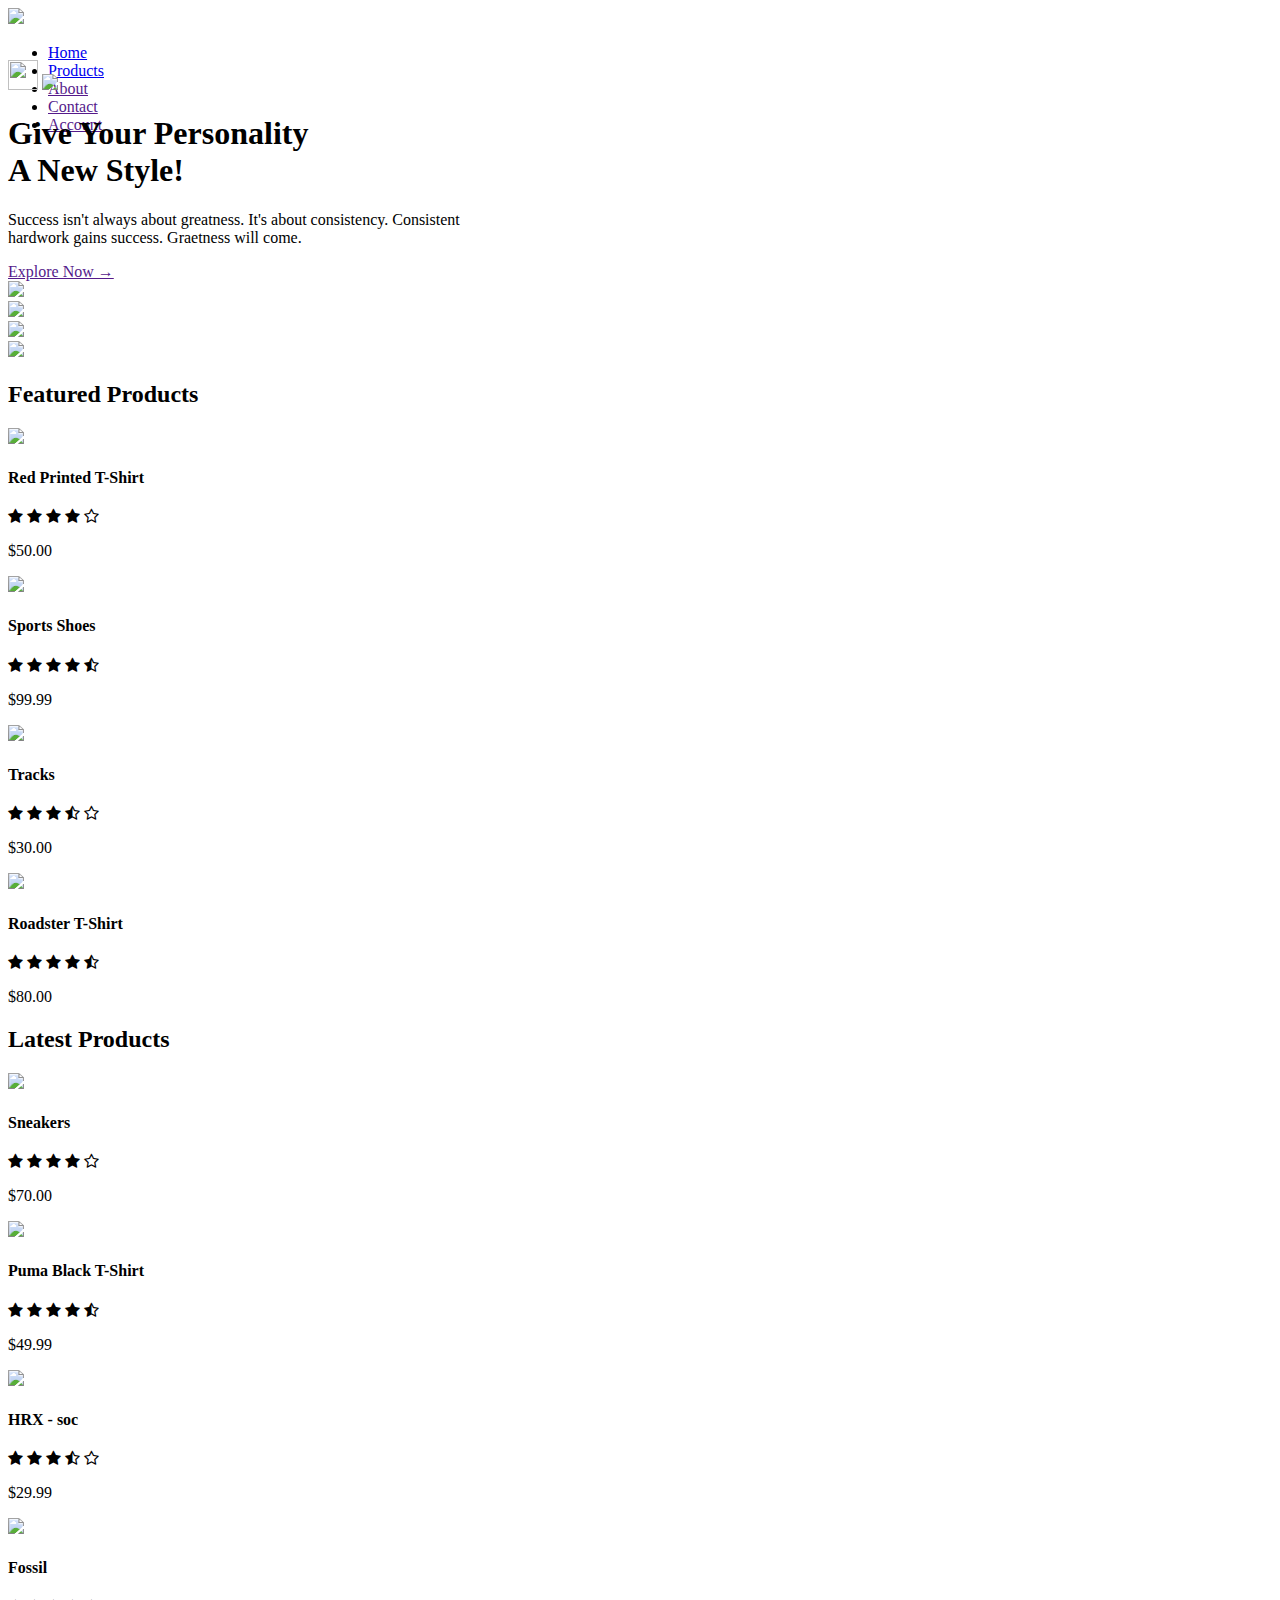
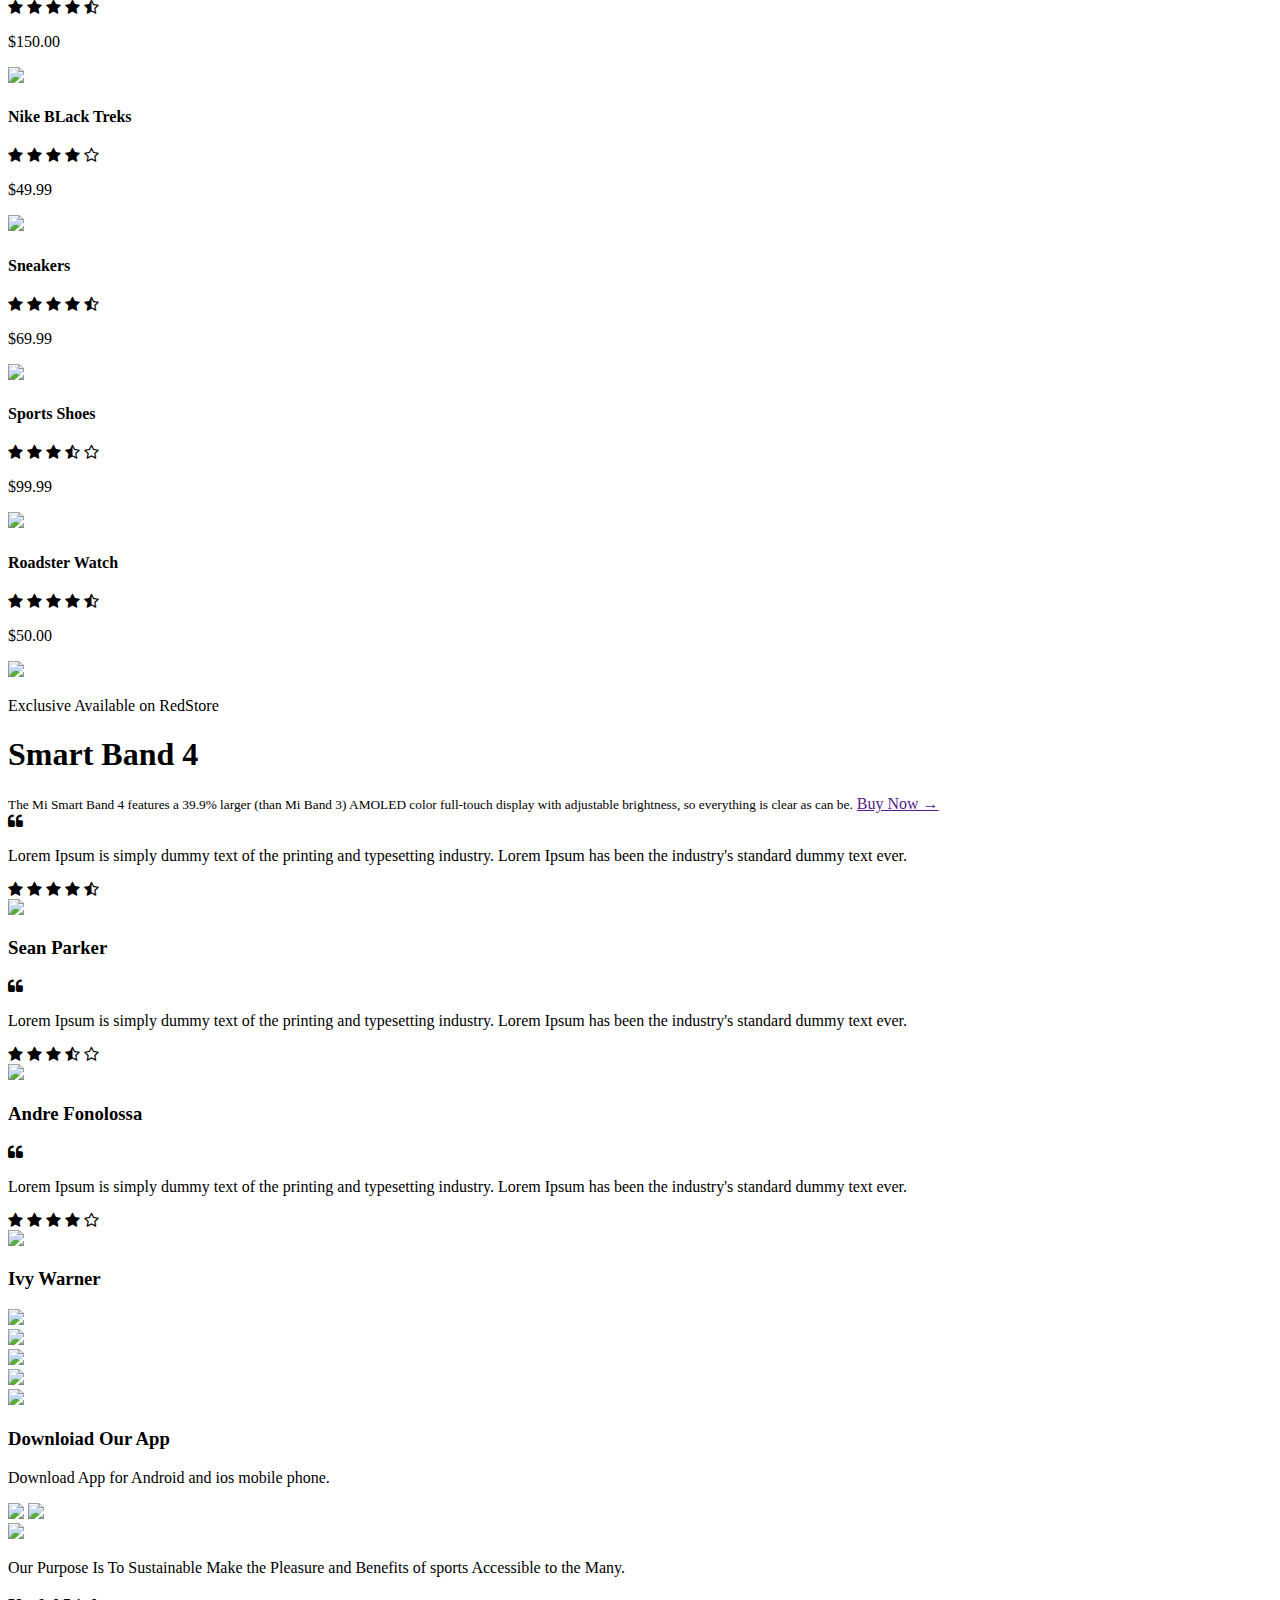
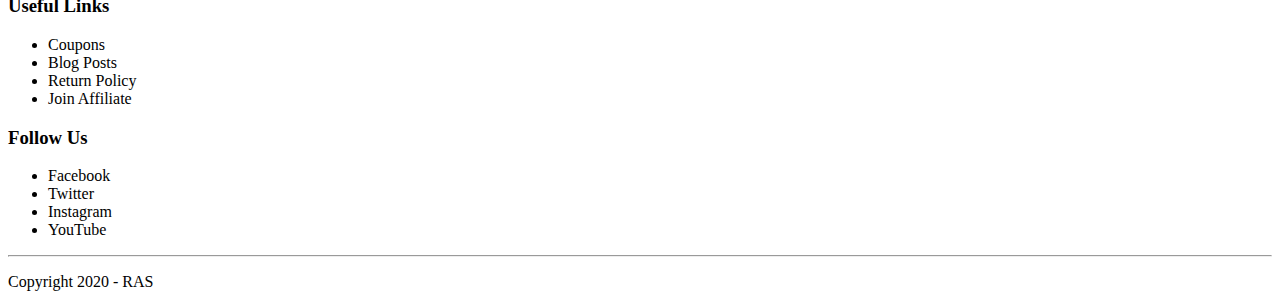
==== index.html @ a0e51f8f "RAS home page" ====
<!DOCTYPE html>
<html>
<head>
	<title>RAS | Ecommerce Website </title>
	<link rel="stylesheet" type="text/css" href="style.css">
	<link href="https://fonts.googleapis.com/css2?family=Poppins:wght@200;400;500;600;700&display=swap" rel="stylesheet">
	<link rel="stylesheet" type="text/css" href="https://stackpath.bootstrapcdn.com/font-awesome/4.7.0/css/font-awesome.min.css">

	<meta name="viewport" content="width=device-width , initial scale=1.0">
	<meta charset="utf-8">

	
</head>
<body>

	<div class="header">
		
	<div class="container">
		<div class="navbar">
		<div class="logo">
			<img src="images/1.png" width="125px">
		</div>
		<nav>
			<ul id="MenuItems">
				<li><a href="index.html">Home</a></li>
				<li><a href="products.html">Products</a></li>
				<li><a href="">About</a></li>
				<li><a href="">Contact</a></li>
				<li><a href="">Account</a></li>
			</ul>
		</nav>
		<img src="images/cart.png" width="30px" height="30px">
		<img src="images/menu.png" class="menu-icon" onclick="menutoggle()">
		</div>	
		<div class="row">
			<div class="col-2">
				<h1>Give Your Personality <br>A New Style!</h1>
				<p>Success isn't always about greatness. It's about consistency. Consistent <br> hardwork gains success. Graetness will come.</p>
				<a href="" class="btn">Explore Now &#8594</a>
			</div>
			<div class="col-2">
				<img src="images/4.png">
			</div>
		</div>
	</div>
	</div>


	<div class="categories">
		<div class="small-container">

			<div class="row">
				<div class="col-3">
					<img src="images/category-1.jpg">
				</div>
				<div class="col-3">
					<img src="images/category-2.jpg">
				</div>
				<div class="col-3">
					<img src="images/category-3.jpg">
				</div>
				
			</div>			
		</div>
		
	</div>

<!------------Featured categories---------------->
	
	<div class="small-container">
		<h2 class="title">Featured Products</h2>
		<div class="row">
			<div class="col-4">
				<img src="images/product-1.jpg">
				<h4>Red Printed T-Shirt</h4>
				<div class="rating">
					<i class="fa fa-star"></i>
					<i class="fa fa-star"></i>
					<i class="fa fa-star"></i>
					<i class="fa fa-star"></i>
					<i class="fa fa-star-o"></i>
				</div>
				<p>$50.00</p>
			</div>
			<div class="col-4">
				<img src="images/product-2.jpg">
				<h4>Sports Shoes</h4>
				<div class="rating">
					<i class="fa fa-star"></i>
					<i class="fa fa-star"></i>
					<i class="fa fa-star"></i>
					<i class="fa fa-star"></i>
					<i class="fa fa-star-half-o"></i>
				</div>
				<p>$99.99</p>
			</div>
			<div class="col-4">
				<img src="images/product-3.jpg">
				<h4>Tracks</h4>
				<div class="rating">
					<i class="fa fa-star"></i>
					<i class="fa fa-star"></i>
					<i class="fa fa-star"></i>
					<i class="fa fa-star-half-o"></i>
					<i class="fa fa-star-o"></i>
				</div>
				<p>$30.00</p></div>
			<div class="col-4">
				<img src="images/product-4.jpg">
				<h4>Roadster T-Shirt</h4>
				<div class="rating">
					<i class="fa fa-star"></i>
					<i class="fa fa-star"></i>
					<i class="fa fa-star"></i>
					<i class="fa fa-star"></i>
					<i class="fa fa-star-half-o"></i>
				</div>
				<p>$80.00</p>
			</div>
		</div>
<!----------------------Latest Products-------------------------------->

		<h2 class="title">Latest Products</h2>
		<div class="row">
			<div class="col-4">
				<img src="images/product-5.jpg">
				<h4>Sneakers</h4>
				<div class="rating">
					<i class="fa fa-star"></i>
					<i class="fa fa-star"></i>
					<i class="fa fa-star"></i>
					<i class="fa fa-star"></i>
					<i class="fa fa-star-o"></i>
				</div>
				<p>$70.00</p>
			</div>
			<div class="col-4">
				<img src="images/product-6.jpg">
				<h4>Puma Black T-Shirt</h4>
				<div class="rating">
					<i class="fa fa-star"></i>
					<i class="fa fa-star"></i>
					<i class="fa fa-star"></i>
					<i class="fa fa-star"></i>
					<i class="fa fa-star-half-o"></i>
				</div>
				<p>$49.99</p>
			</div>
			<div class="col-4">
				<img src="images/product-7.jpg">
				<h4>HRX - soc</h4>
				<div class="rating">
					<i class="fa fa-star"></i>
					<i class="fa fa-star"></i>
					<i class="fa fa-star"></i>
					<i class="fa fa-star-half-o"></i>
					<i class="fa fa-star-o"></i>
				</div>
				<p>$29.99</p></div>
			<div class="col-4">
				<img src="images/product-8.jpg">
				<h4>Fossil</h4>
				<div class="rating">
					<i class="fa fa-star"></i>
					<i class="fa fa-star"></i>
					<i class="fa fa-star"></i>
					<i class="fa fa-star"></i>
					<i class="fa fa-star-half-o"></i>
				</div>
				<p>$150.00</p>
			</div>
		</div>
		<div class="row">
			<div class="col-4">
				<img src="images/product-12.jpg">
				<h4>Nike BLack Treks</h4>
				<div class="rating">
					<i class="fa fa-star"></i>
					<i class="fa fa-star"></i>
					<i class="fa fa-star"></i>
					<i class="fa fa-star"></i>
					<i class="fa fa-star-o"></i>
				</div>
				<p>$49.99</p>
			</div>
			<div class="col-4">
				<img src="images/product-11.jpg">
				<h4>Sneakers</h4>
				<div class="rating">
					<i class="fa fa-star"></i>
					<i class="fa fa-star"></i>
					<i class="fa fa-star"></i>
					<i class="fa fa-star"></i>
					<i class="fa fa-star-half-o"></i>
				</div>
				<p>$69.99</p>
			</div>
			<div class="col-4">
				<img src="images/product-10.jpg">
				<h4>Sports Shoes</h4>
				<div class="rating">
					<i class="fa fa-star"></i>
					<i class="fa fa-star"></i>
					<i class="fa fa-star"></i>
					<i class="fa fa-star-half-o"></i>
					<i class="fa fa-star-o"></i>
				</div>
				<p>$99.99</p></div>
			<div class="col-4">
				<img src="images/product-9.jpg">
				<h4>Roadster Watch</h4>
				<div class="rating">
					<i class="fa fa-star"></i>
					<i class="fa fa-star"></i>
					<i class="fa fa-star"></i>
					<i class="fa fa-star"></i>
					<i class="fa fa-star-half-o"></i>
				</div>
				<p>$50.00</p>
			</div>
		</div>

	</div>
	
<!---------OFFer Section----------------->

	<div class="offer">
		<div class="small-container">
			<div class="row">
				<div class="col-2">
					<img src="images/exclusive.png" class="offer-img">
				</div>
				<div class="col-2">
					<p>Exclusive Available on RedStore</p>
					<h1>Smart Band 4</h1>
					<small>The Mi Smart Band 4 features a 39.9% larger (than Mi Band 3) AMOLED color full-touch display with adjustable brightness, so everything is clear as can be.</small>
					<a href="" class="btn">Buy Now &#8594</a>
				</div>
			</div>
		</div>
	</div>

<!--------------testimonial------------>

	<div class="testimonial">
		<div class="small-container">
			<div class="row">
				<div class="col-3">
					<i class="fa fa-quote-left"></i>
					<p>Lorem Ipsum is simply dummy text of the printing and typesetting industry. Lorem Ipsum has been the industry's standard dummy text ever.</p>
					<div class="rating">
						<i class="fa fa-star"></i>
						<i class="fa fa-star"></i>
						<i class="fa fa-star"></i>
						<i class="fa fa-star"></i>
						<i class="fa fa-star-half-o"></i>
					</div> 
					<img src="images/user-1.png">
					<h3>Sean Parker</h3>
				</div>
				<div class="col-3">
					<i class="fa fa-quote-left"></i>
					<p>Lorem Ipsum is simply dummy text of the printing and typesetting industry. Lorem Ipsum has been the industry's standard dummy text ever.</p>
					<div class="rating">
						<i class="fa fa-star"></i>
						<i class="fa fa-star"></i>
						<i class="fa fa-star"></i>
						<i class="fa fa-star-half-o"></i>
						<i class="fa fa-star-o"></i>
					</div> 
					<img src="images/user-2.png">
					<h3>Andre Fonolossa</h3>
				</div>
				<div class="col-3">
					<i class="fa fa-quote-left"></i>
					<p>Lorem Ipsum is simply dummy text of the printing and typesetting industry. 
					Lorem Ipsum has been the industry's standard dummy text ever.</p>
					<div class="rating">
						<i class="fa fa-star"></i>
						<i class="fa fa-star"></i>
						<i class="fa fa-star"></i>
						<i class="fa fa-star"></i>
						<i class="fa fa-star-o"></i>
					</div> 
					<img src="images/user-3.png">
					<h3>Ivy Warner</h3>
				</div>
			</div>
		</div>		
	</div>

<!----------Brands----------->

	<div class="brands">
		<div class="small-container">
			<div class="row">
				<div class="col-5">
					<img src="images/logo-oppo.png">
				</div>
				<div class="col-5">
					<img src="images/logo-godrej.png">
				</div>
				<div class="col-5">
					<img src="images/logo-coca-cola.png">
				</div>
				<div class="col-5">
					<img src="images/logo-paypal.png">
				</div>
				<div class="col-5">
					<img src="images/logo-philips.png">
				</div>
			</div>
		</div>
	</div>

<!----------Footer----------->
	
	<div class="footer">
		<div class="container">
			<div class="row">
				<div class="footer-col-1">
					<h3>Downloiad Our App</h3>
					<p>Download App for Android and ios mobile phone.</p>
					<div class="app-logo">
						<img src="images/play-store.png">
						<img src="images/app-store.png">
					</div>
				</div>

				<div class="footer-col-2">
					<img src="images/1.png">
					<p>Our Purpose Is To Sustainable Make the Pleasure and Benefits of sports Accessible to the Many. </p>
				</div>

				<div class="footer-col-3">
					<h3>Useful Links</h3>
					<ul>
						<li>Coupons</li>
						<li>Blog Posts</li>
						<li>Return Policy</li>
						<li>Join Affiliate</li>
					</ul>
				</div>				
				<div class="footer-col-4">
					<h3>Follow Us</h3>
					<ul>
						<li>Facebook</li>
						<li>Twitter</li>
						<li>Instagram</li>
						<li>YouTube</li>
					</ul>					
				</div>
			</div>
			<hr>
			<p class="copyright">Copyright 2020 - RAS</p>
		</div>
	</div>


	<!------------js for toggle menu------------>
	<script>
		var MenuItems = document.getElementById("MenuItems");
		MenuItems.style.maxHeight = "0px";

		function menutoggle(){
			if(MenuItems.style.maxHeight == "0px"){
				MenuItems.style.maxHeight = "200px"
			}else{
				MenuItems.style.maxHeight = "0px"
			}
		}
	</script>
</body>
</html>
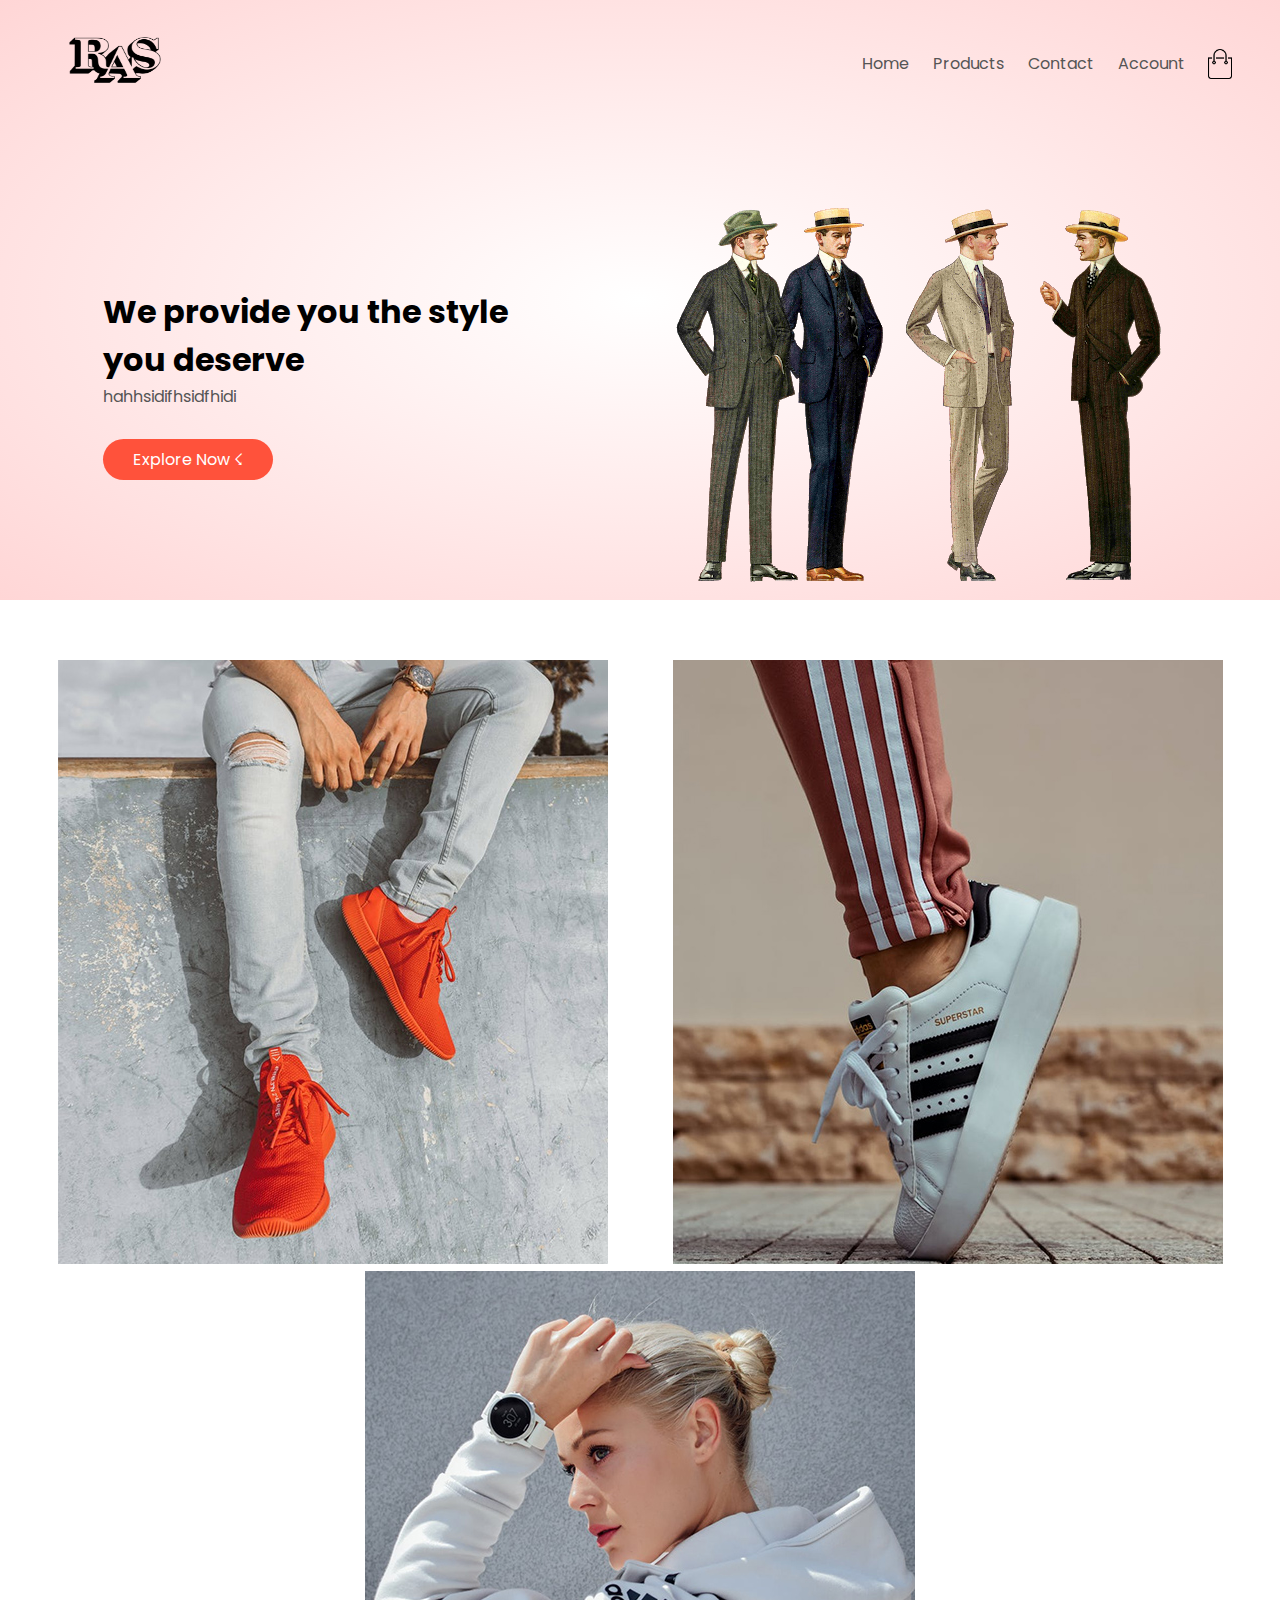
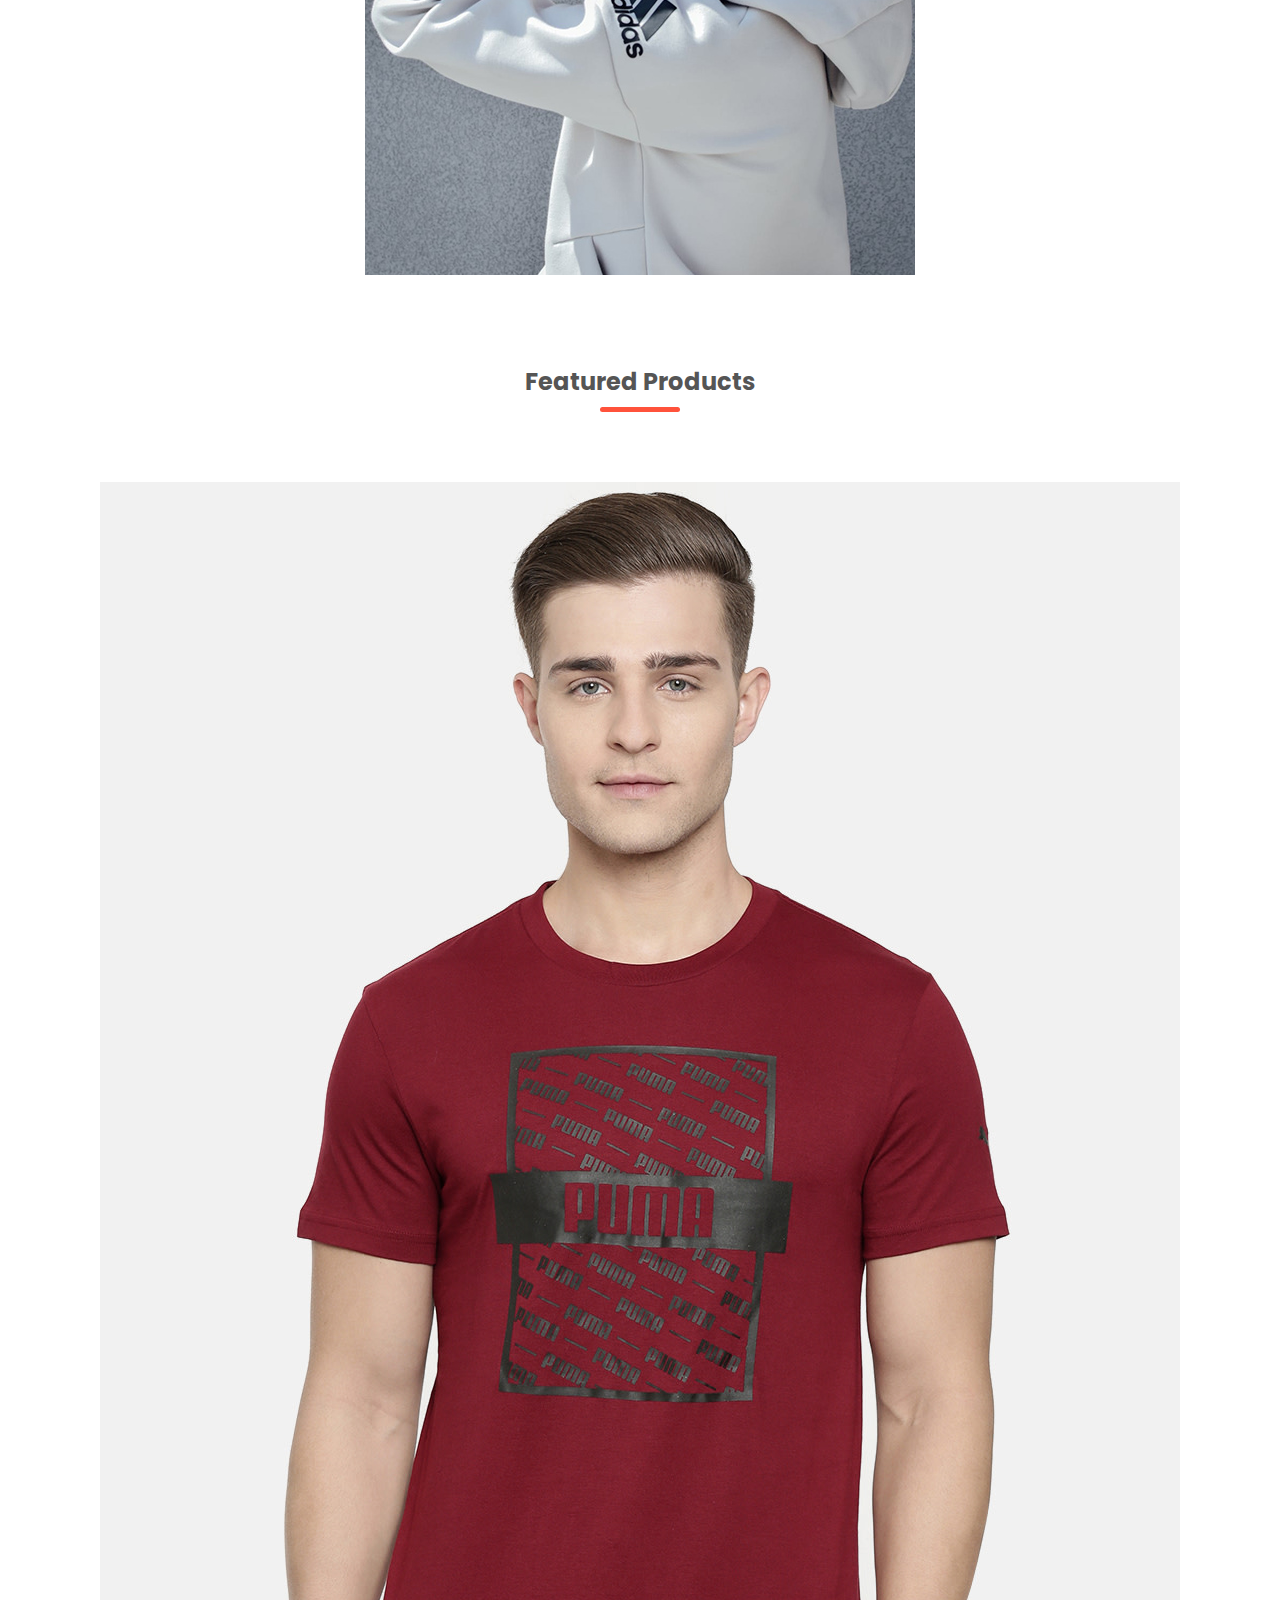
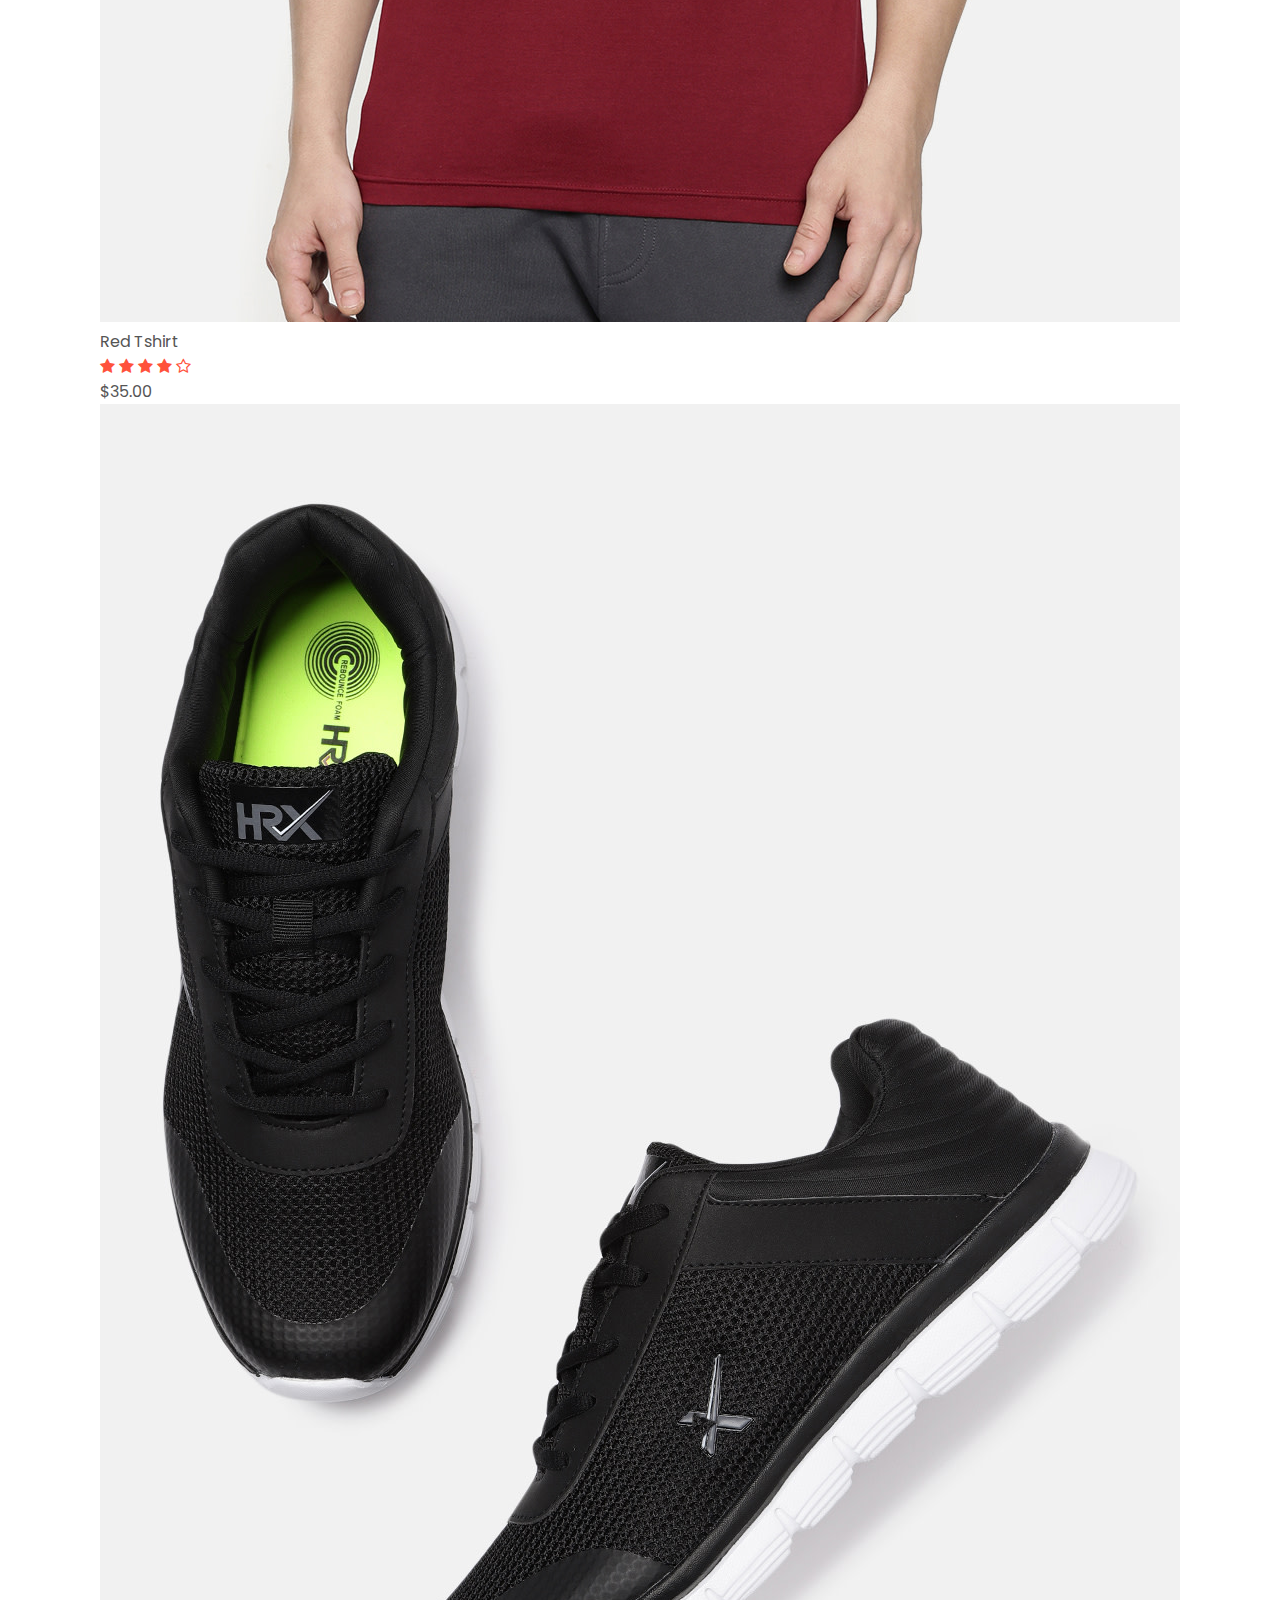
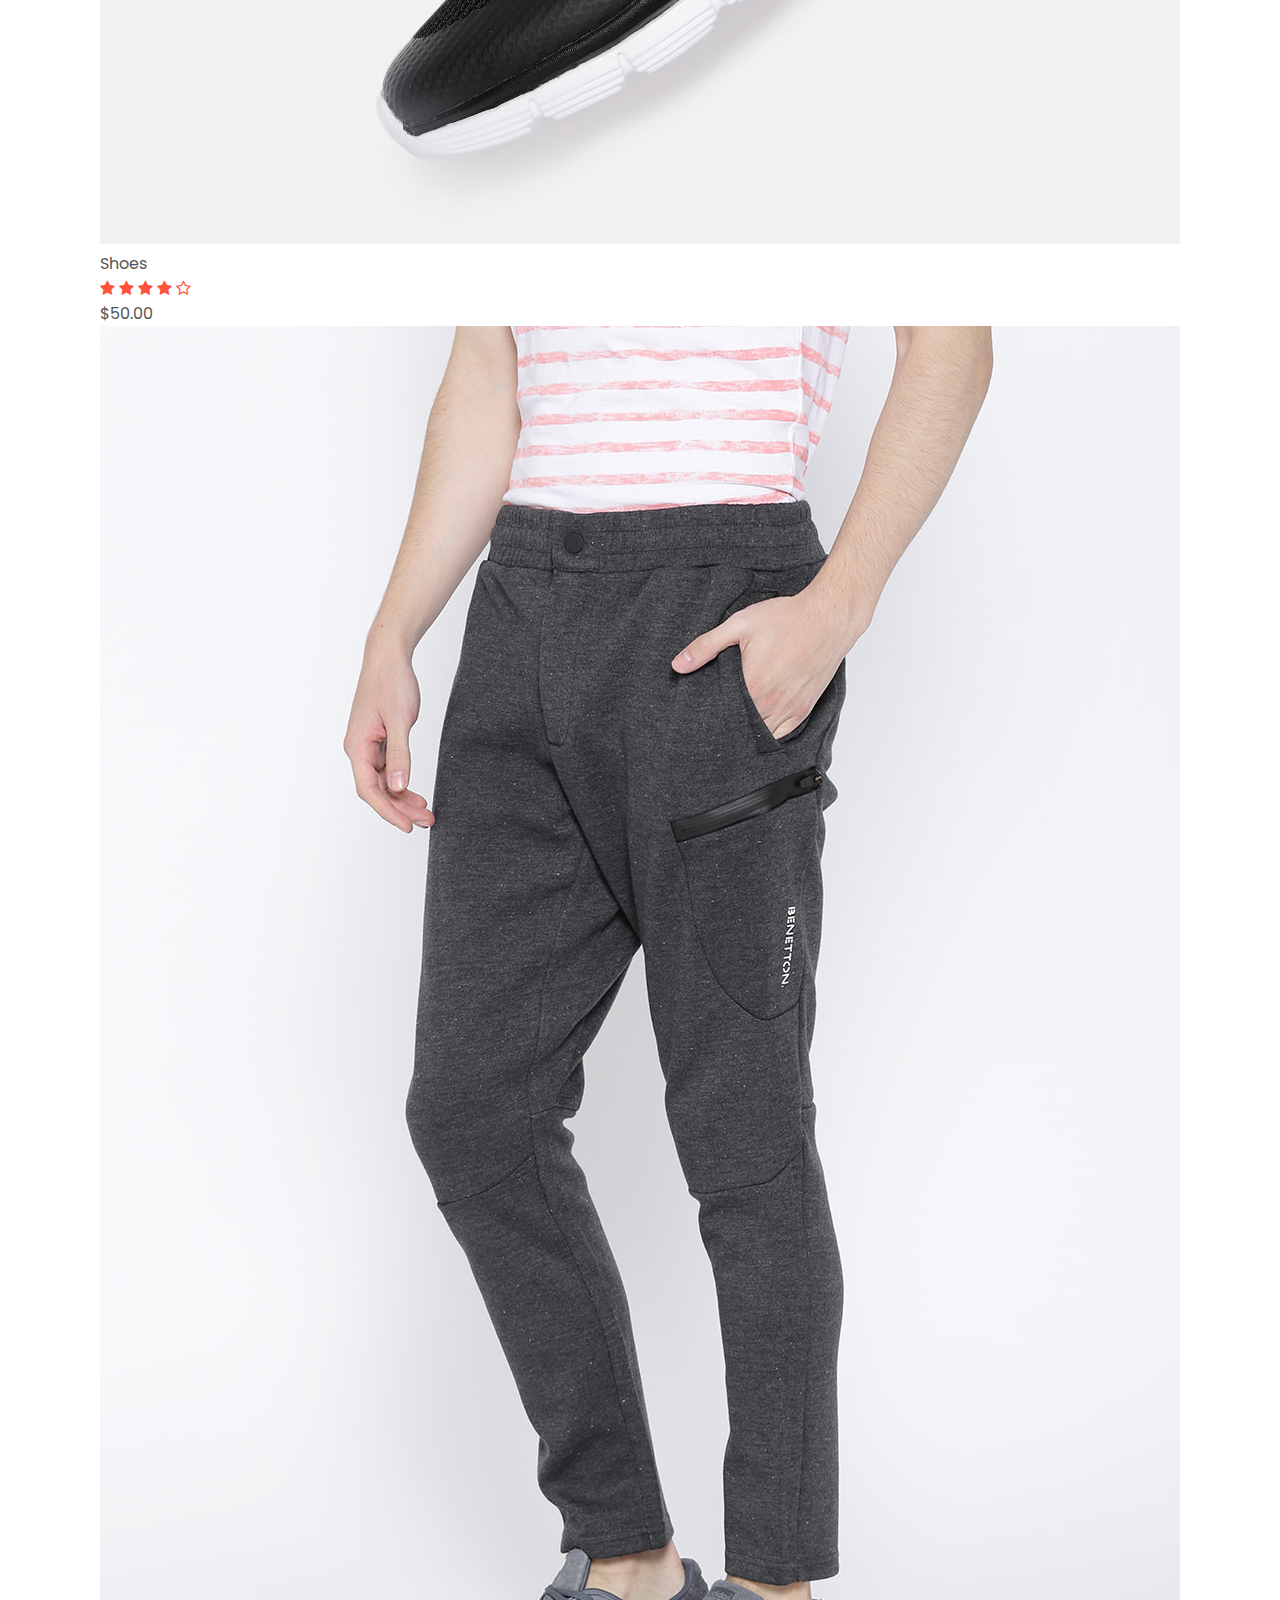
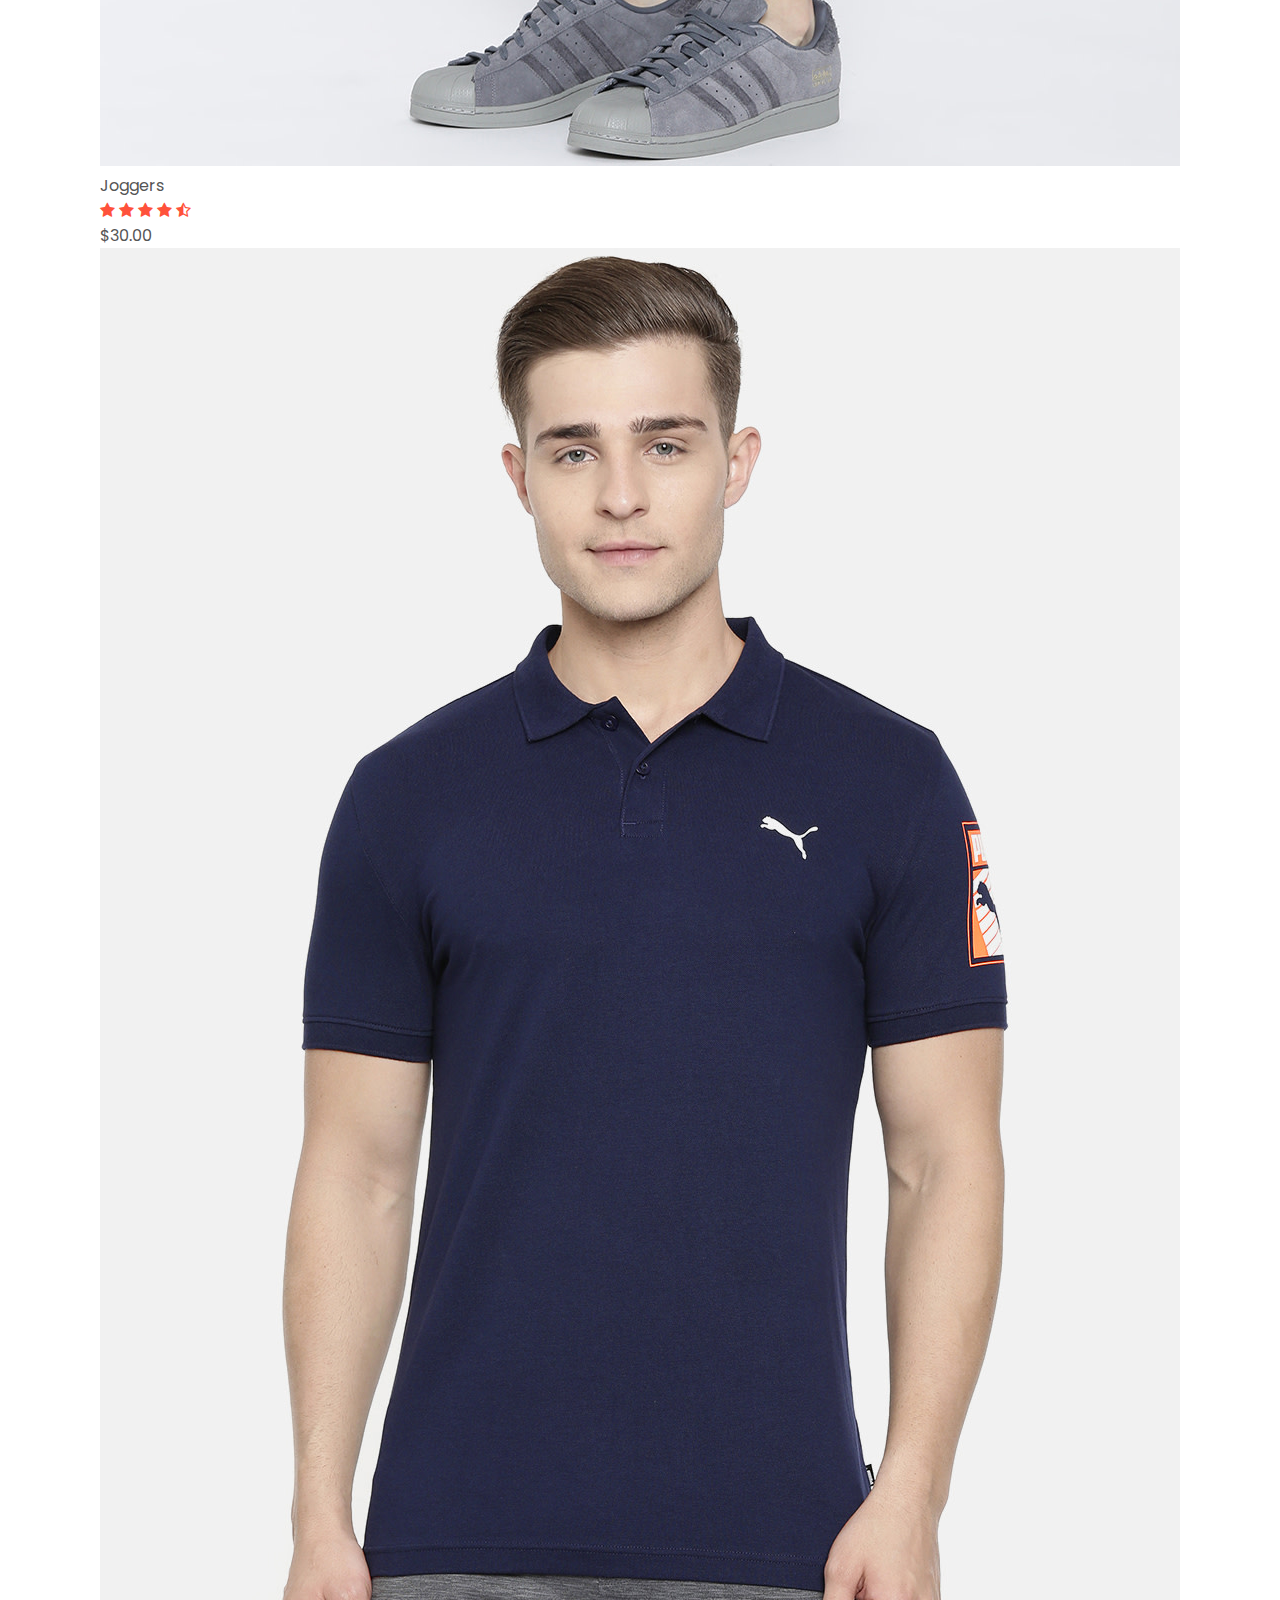
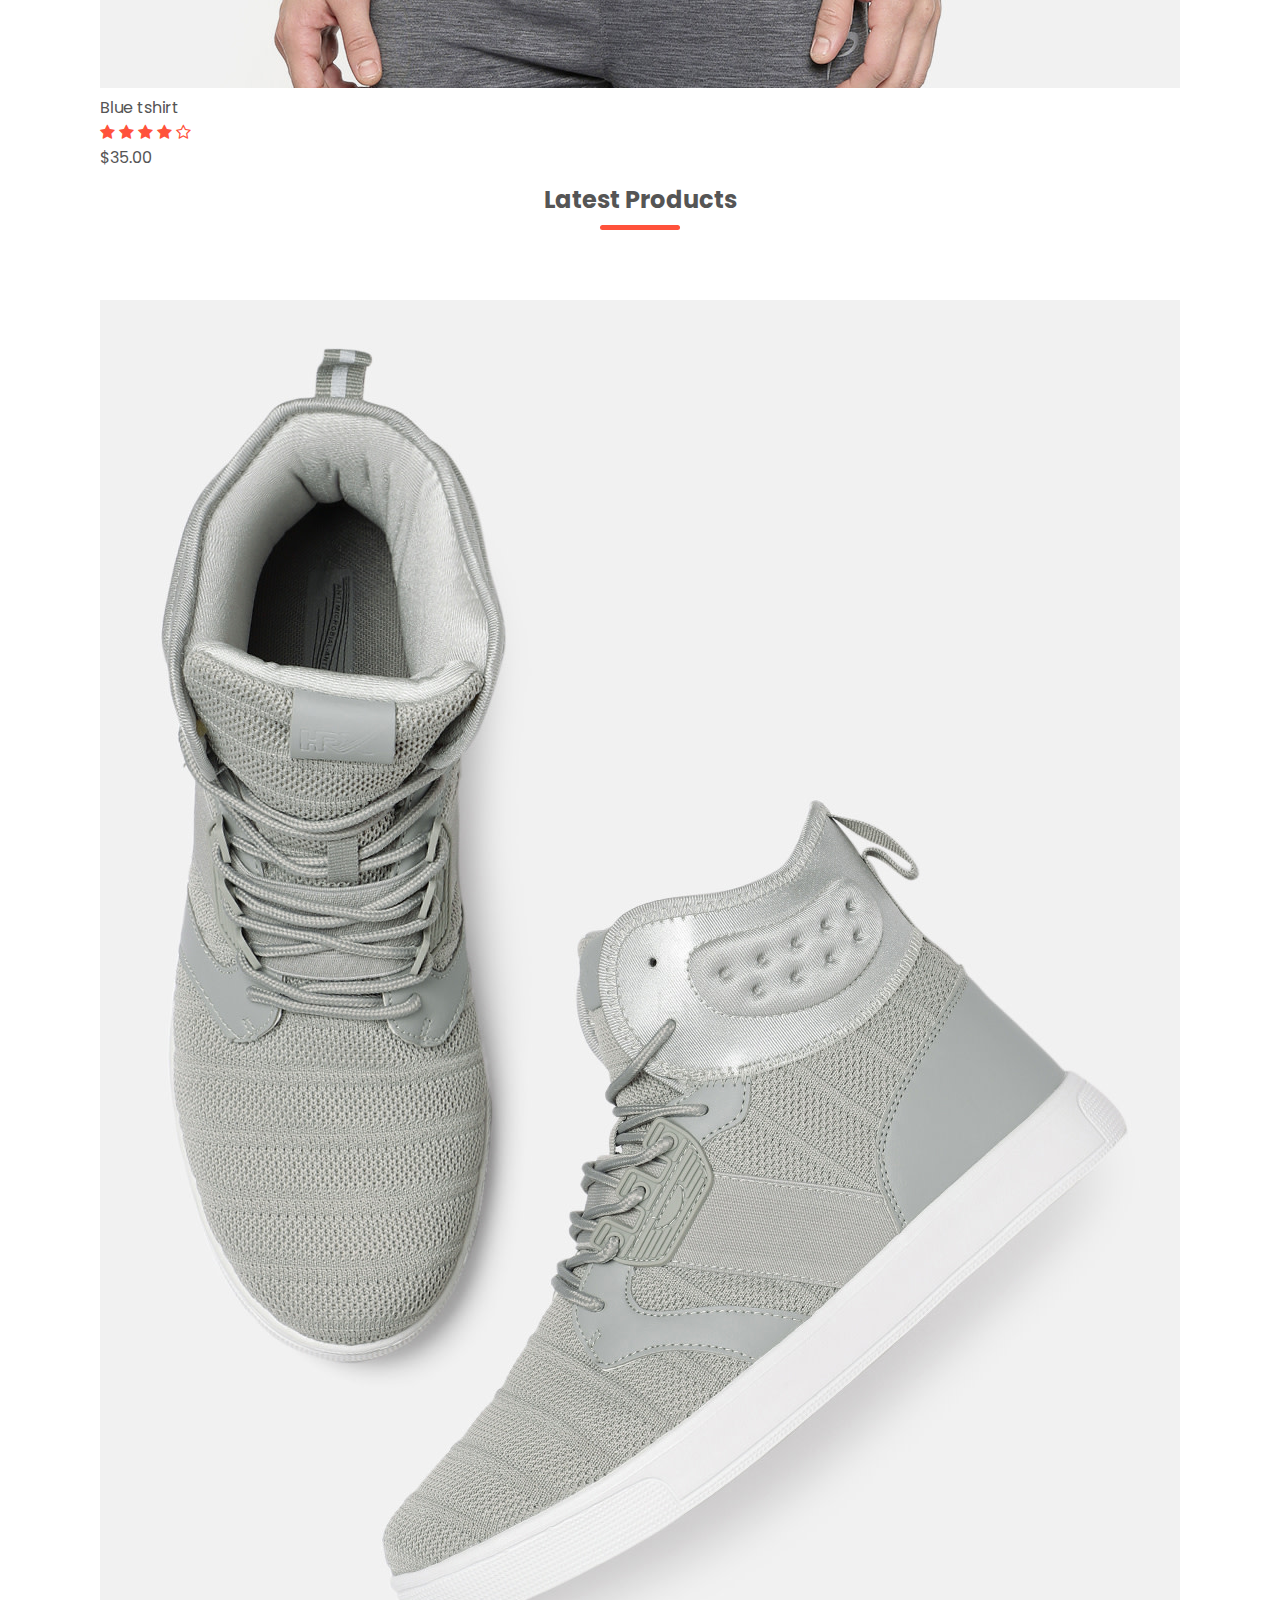
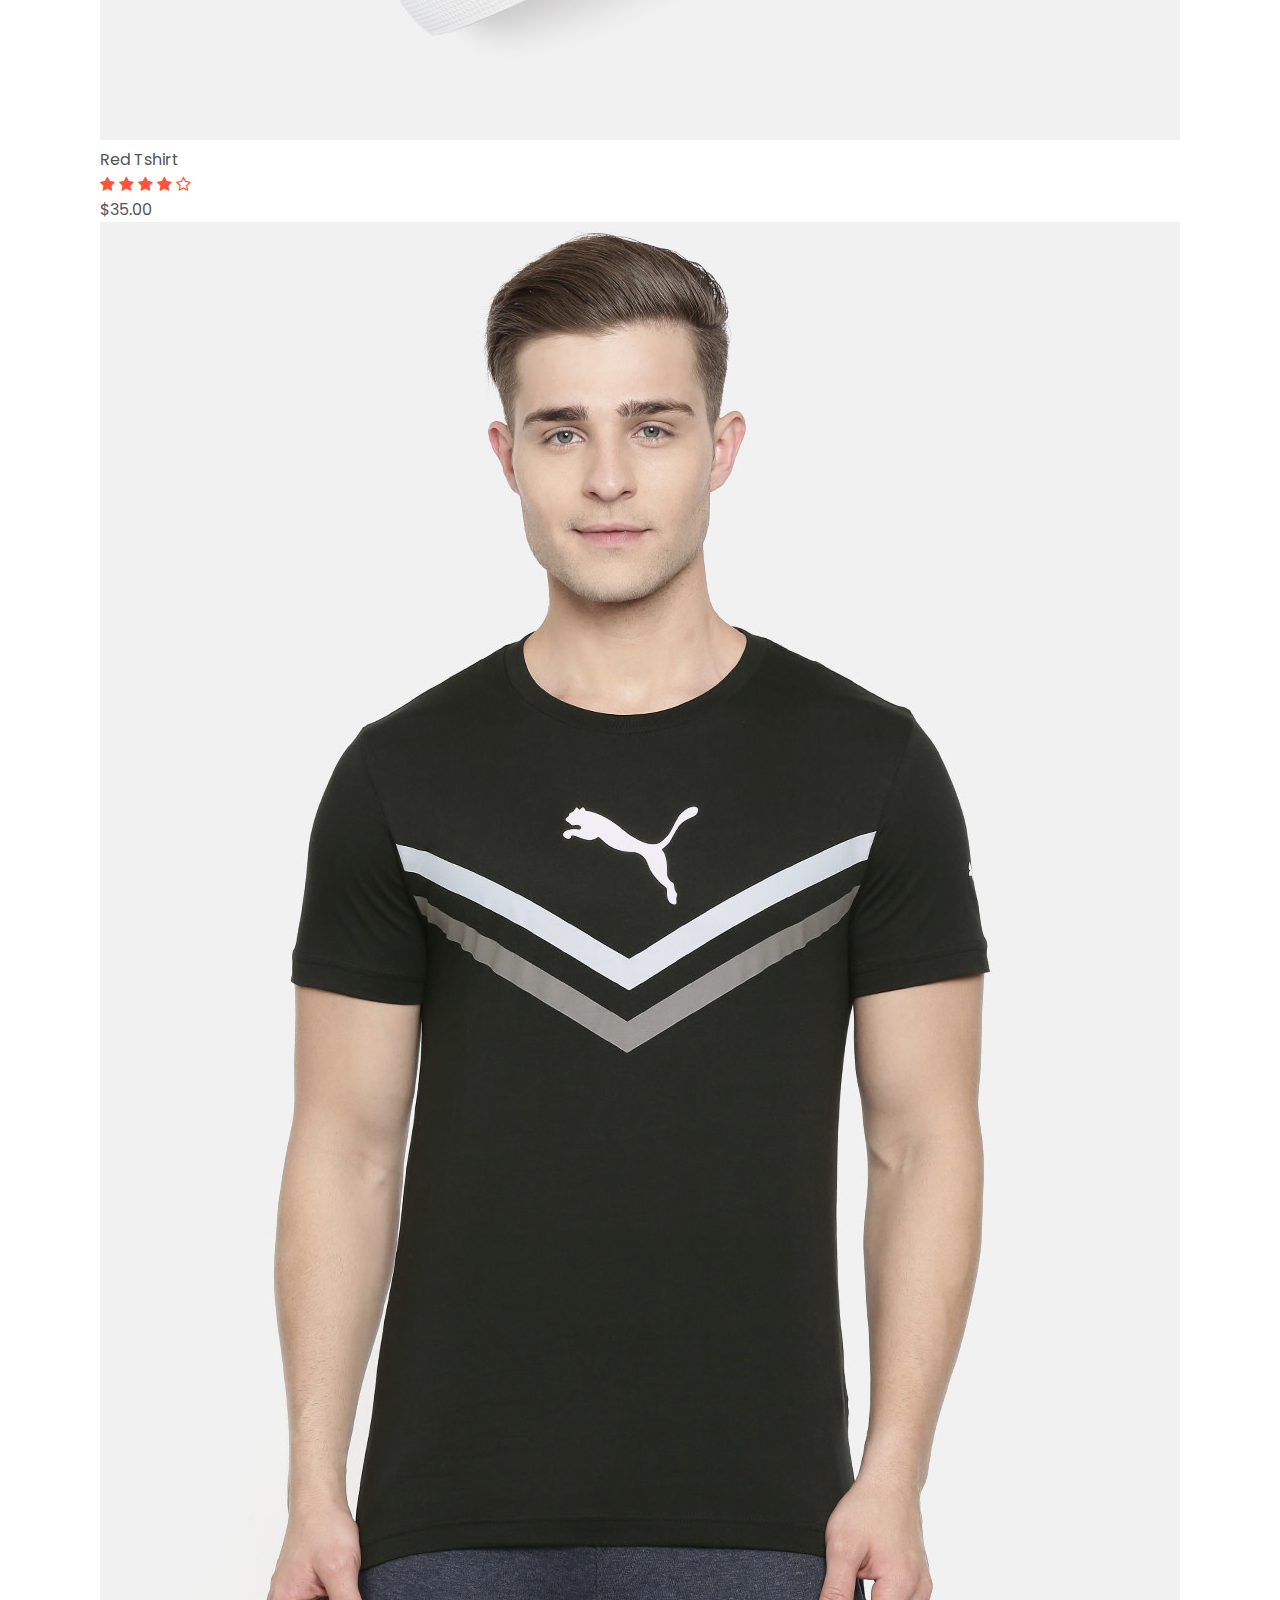
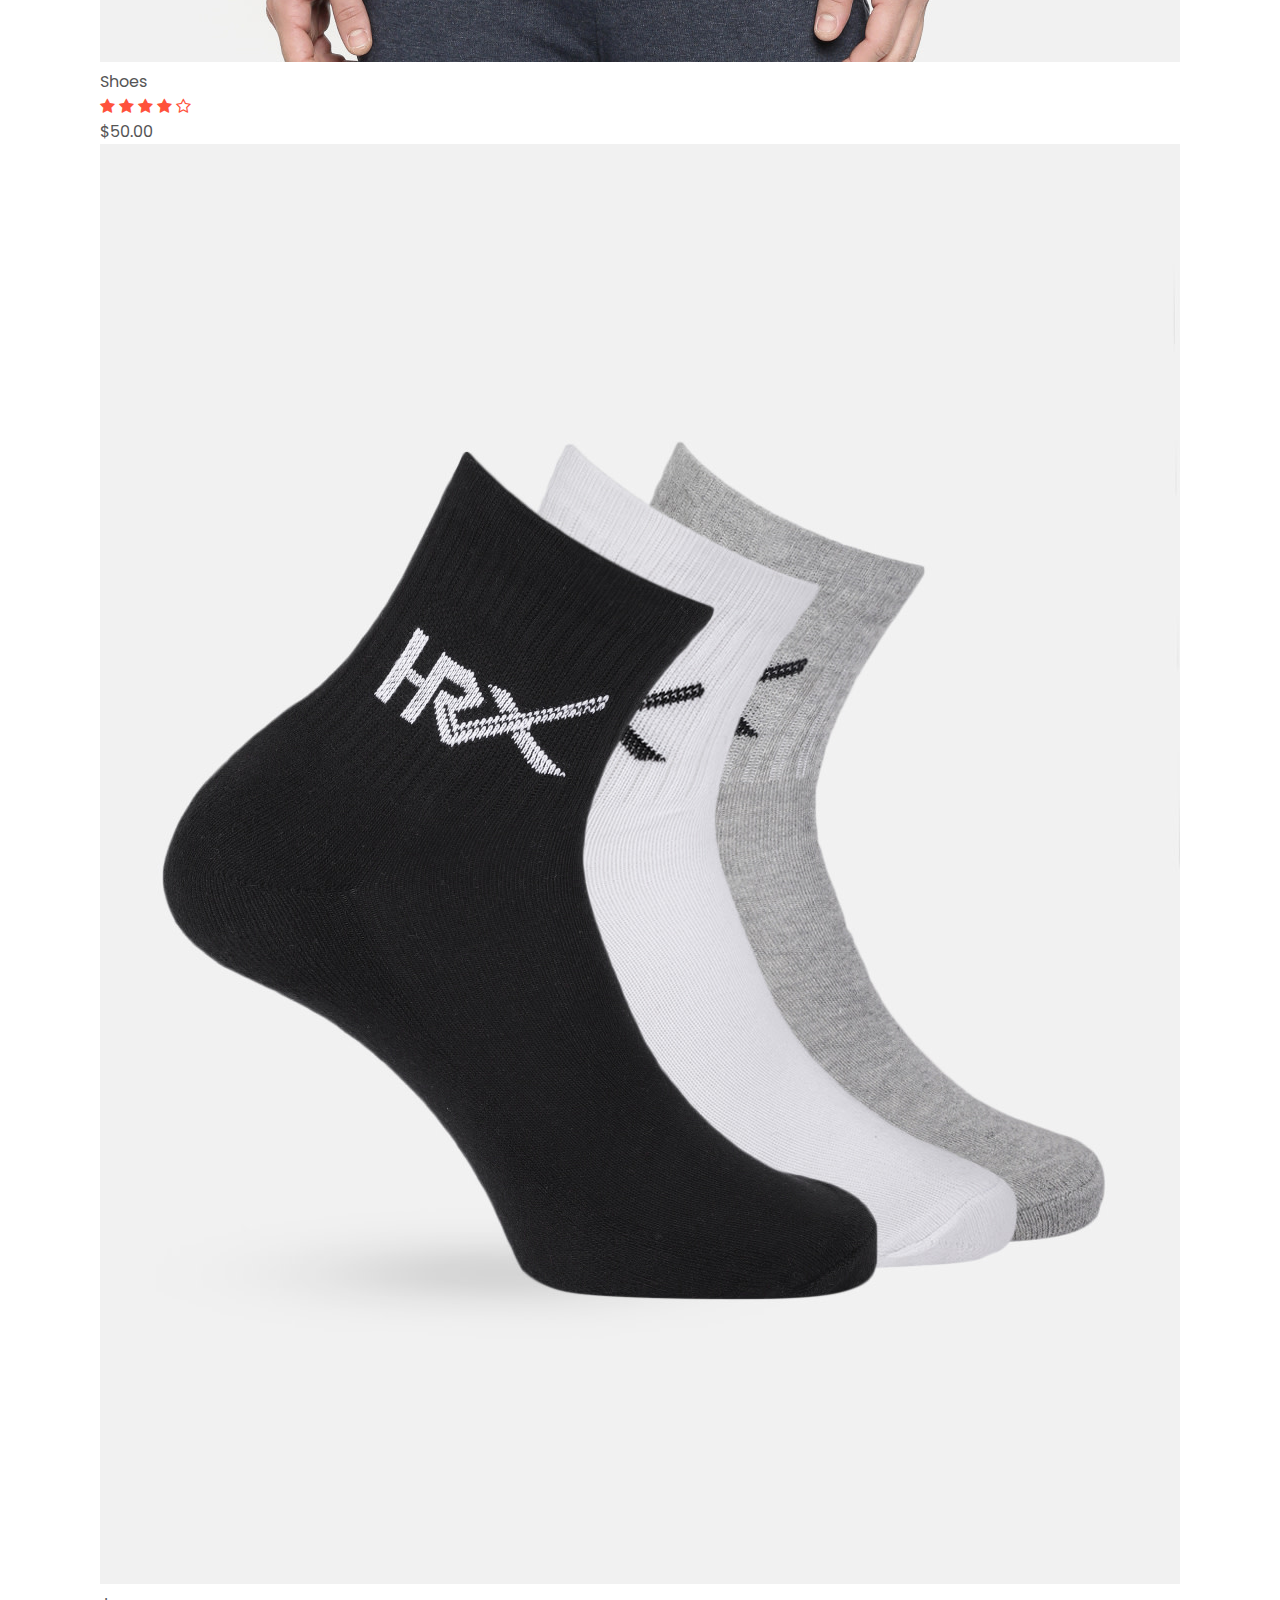
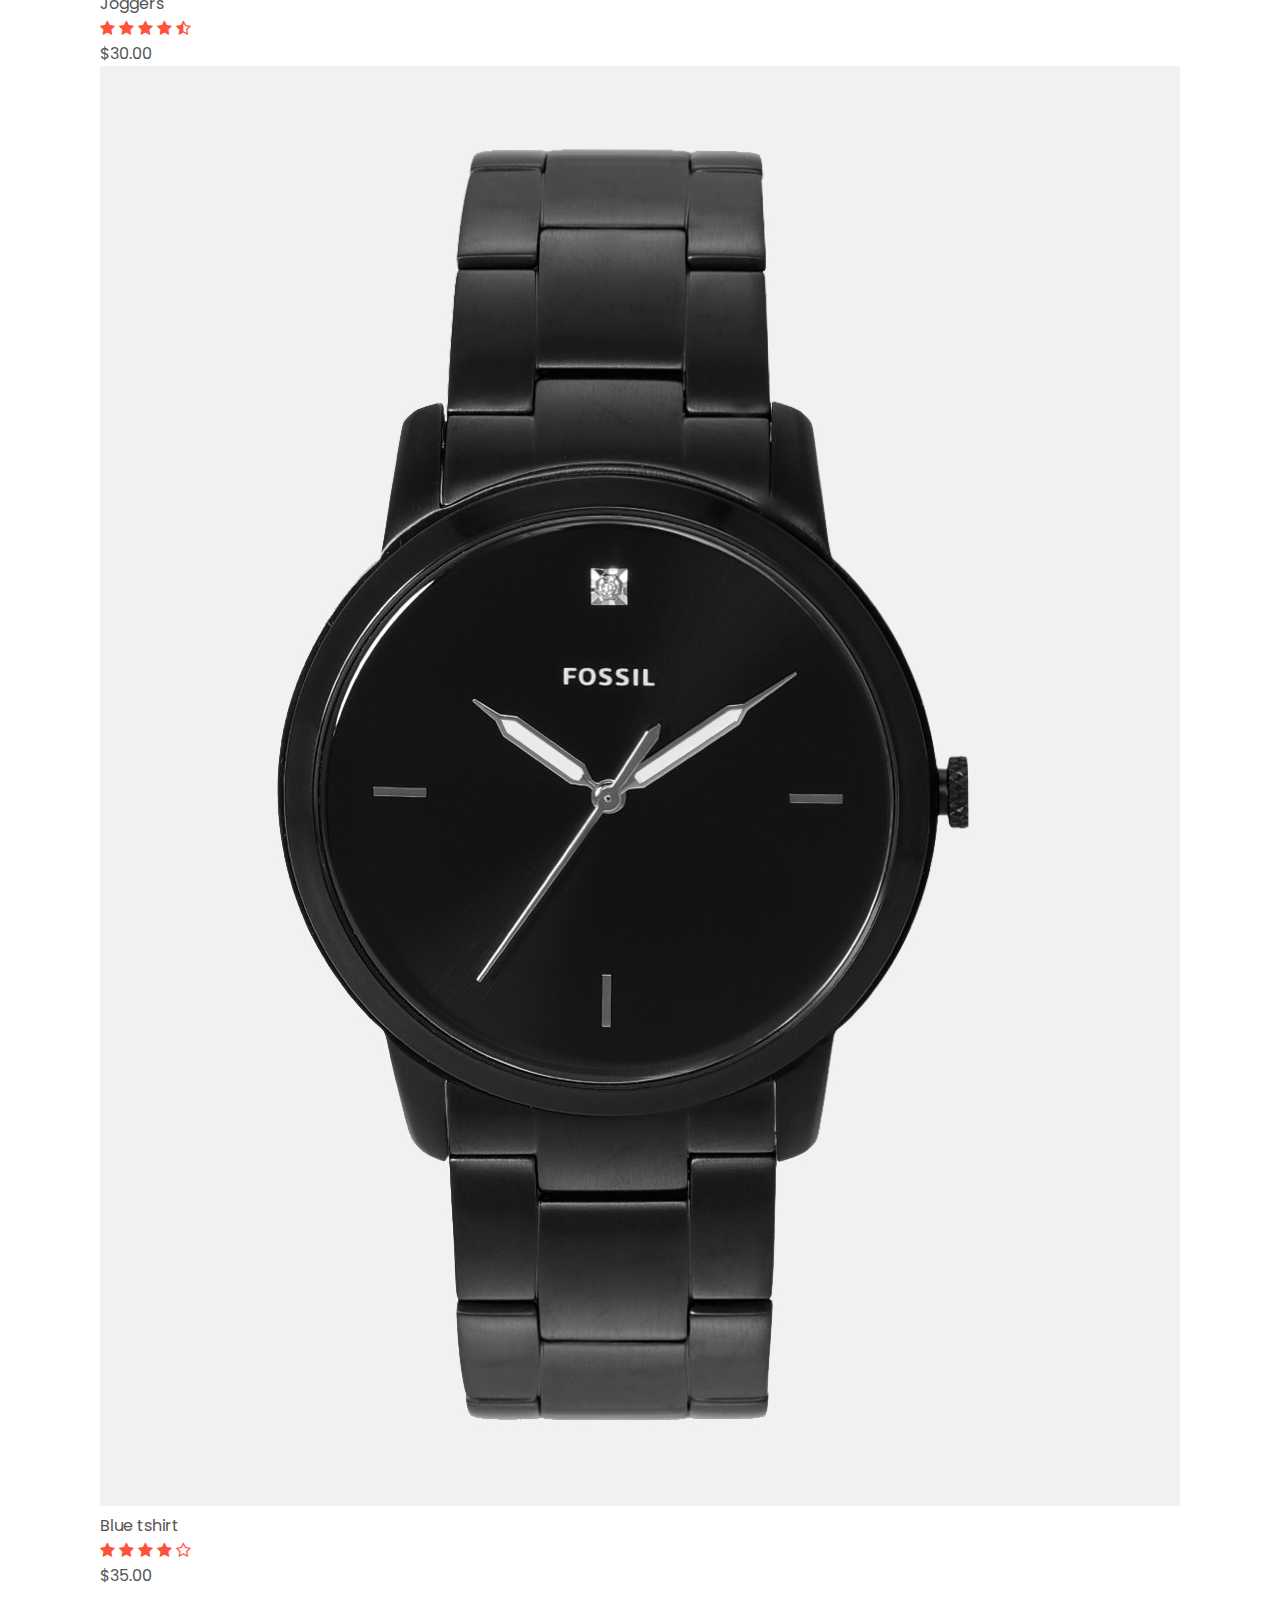
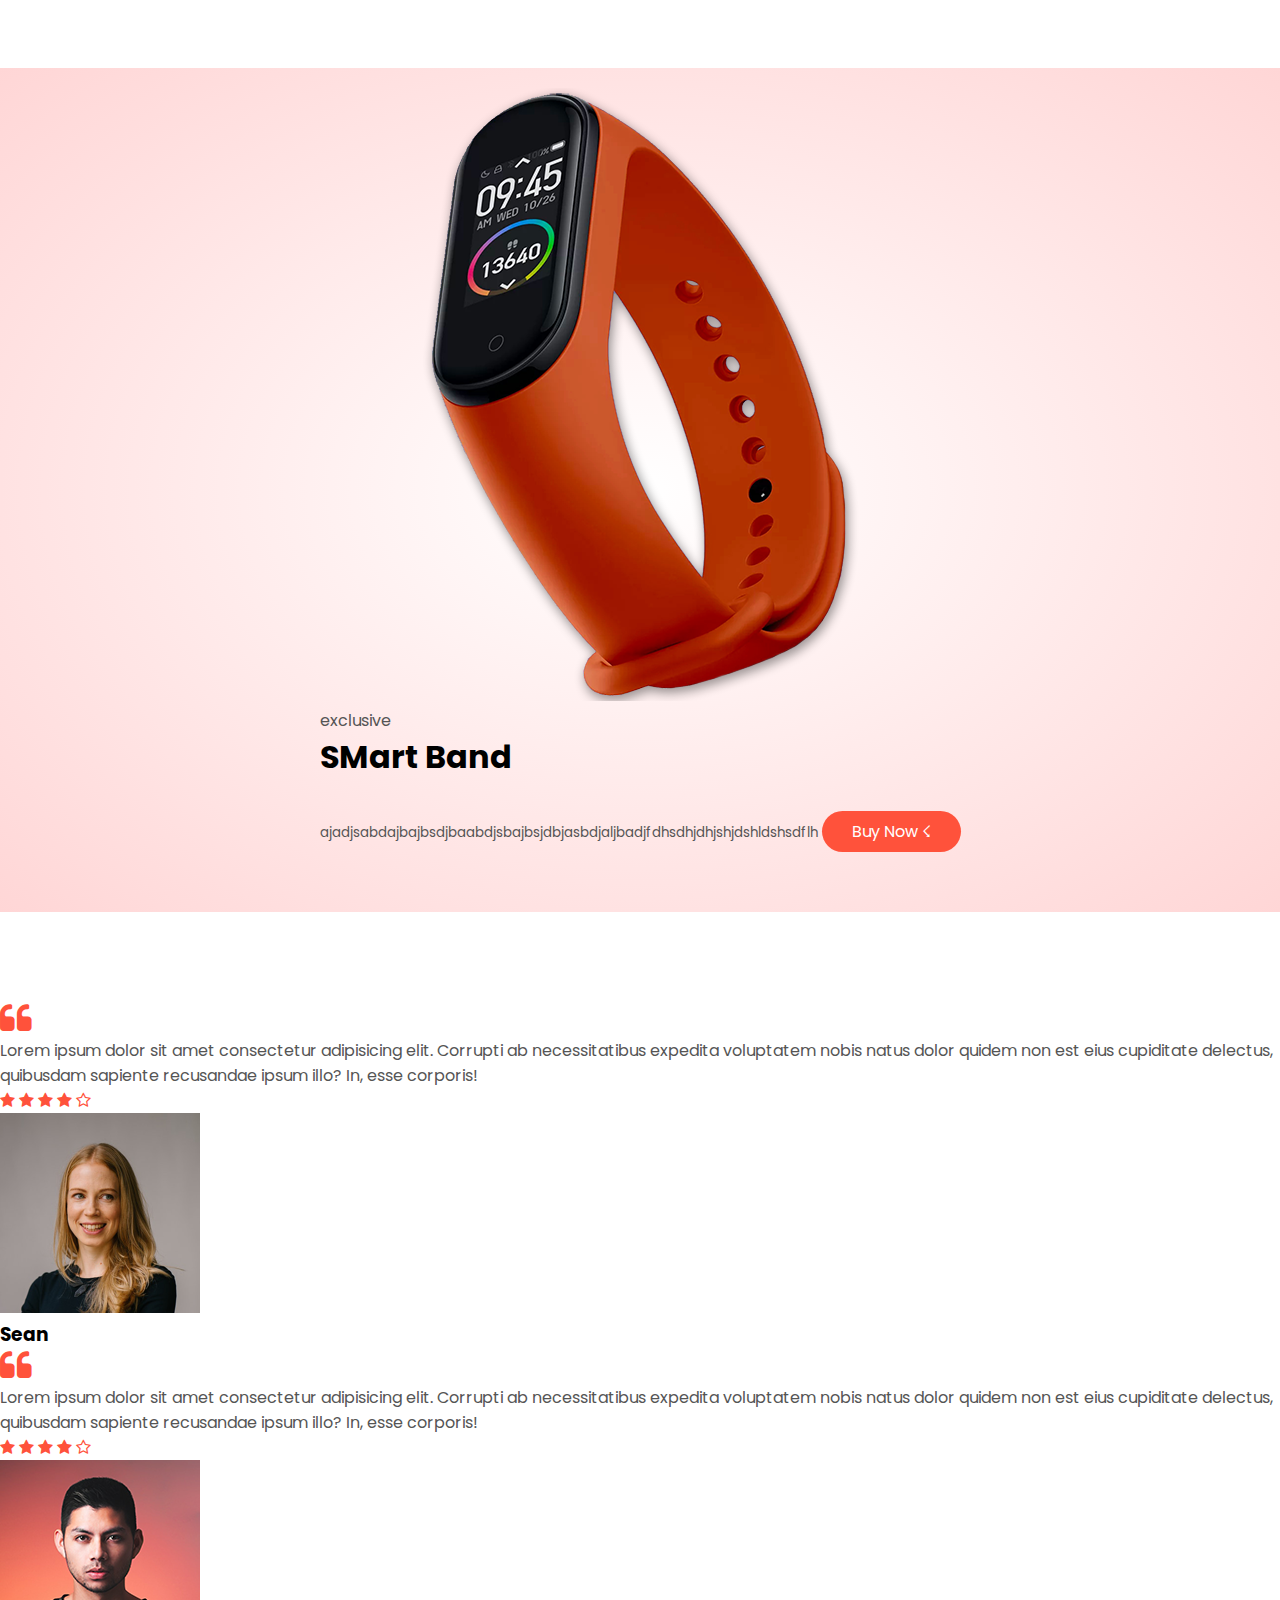
==== commit fa4c0e4a: "fixed directory listing" ====
--- a/index.html
+++ b/index.html
@@ -1,374 +1,307 @@
-<!DOCTYPE html>
-<html>
-<head>
-	<title>RAS | Ecommerce Website </title>
-	<link rel="stylesheet" type="text/css" href="style.css">
-	<link href="https://fonts.googleapis.com/css2?family=Poppins:wght@200;400;500;600;700&display=swap" rel="stylesheet">
-	<link rel="stylesheet" type="text/css" href="https://stackpath.bootstrapcdn.com/font-awesome/4.7.0/css/font-awesome.min.css">
-
-	<meta name="viewport" content="width=device-width , initial scale=1.0">
-	<meta charset="utf-8">
-
-	
-</head>
-<body>
-
-	<div class="header">
-		
-	<div class="container">
-		<div class="navbar">
-		<div class="logo">
-			<img src="images/1.png" width="125px">
-		</div>
-		<nav>
-			<ul id="MenuItems">
-				<li><a href="index.html">Home</a></li>
-				<li><a href="products.html">Products</a></li>
-				<li><a href="">About</a></li>
-				<li><a href="">Contact</a></li>
-				<li><a href="">Account</a></li>
-			</ul>
-		</nav>
-		<img src="images/cart.png" width="30px" height="30px">
-		<img src="images/menu.png" class="menu-icon" onclick="menutoggle()">
-		</div>	
-		<div class="row">
-			<div class="col-2">
-				<h1>Give Your Personality <br>A New Style!</h1>
-				<p>Success isn't always about greatness. It's about consistency. Consistent <br> hardwork gains success. Graetness will come.</p>
-				<a href="" class="btn">Explore Now &#8594</a>
-			</div>
-			<div class="col-2">
-				<img src="images/4.png">
-			</div>
-		</div>
-	</div>
-	</div>
-
-
-	<div class="categories">
-		<div class="small-container">
-
-			<div class="row">
-				<div class="col-3">
-					<img src="images/category-1.jpg">
-				</div>
-				<div class="col-3">
-					<img src="images/category-2.jpg">
-				</div>
-				<div class="col-3">
-					<img src="images/category-3.jpg">
-				</div>
-				
-			</div>			
-		</div>
-		
-	</div>
-
-<!------------Featured categories---------------->
-	
-	<div class="small-container">
-		<h2 class="title">Featured Products</h2>
-		<div class="row">
-			<div class="col-4">
-				<img src="images/product-1.jpg">
-				<h4>Red Printed T-Shirt</h4>
-				<div class="rating">
-					<i class="fa fa-star"></i>
-					<i class="fa fa-star"></i>
-					<i class="fa fa-star"></i>
-					<i class="fa fa-star"></i>
-					<i class="fa fa-star-o"></i>
-				</div>
-				<p>$50.00</p>
-			</div>
-			<div class="col-4">
-				<img src="images/product-2.jpg">
-				<h4>Sports Shoes</h4>
-				<div class="rating">
-					<i class="fa fa-star"></i>
-					<i class="fa fa-star"></i>
-					<i class="fa fa-star"></i>
-					<i class="fa fa-star"></i>
-					<i class="fa fa-star-half-o"></i>
-				</div>
-				<p>$99.99</p>
-			</div>
-			<div class="col-4">
-				<img src="images/product-3.jpg">
-				<h4>Tracks</h4>
-				<div class="rating">
-					<i class="fa fa-star"></i>
-					<i class="fa fa-star"></i>
-					<i class="fa fa-star"></i>
-					<i class="fa fa-star-half-o"></i>
-					<i class="fa fa-star-o"></i>
-				</div>
-				<p>$30.00</p></div>
-			<div class="col-4">
-				<img src="images/product-4.jpg">
-				<h4>Roadster T-Shirt</h4>
-				<div class="rating">
-					<i class="fa fa-star"></i>
-					<i class="fa fa-star"></i>
-					<i class="fa fa-star"></i>
-					<i class="fa fa-star"></i>
-					<i class="fa fa-star-half-o"></i>
-				</div>
-				<p>$80.00</p>
-			</div>
-		</div>
-<!----------------------Latest Products-------------------------------->
-
-		<h2 class="title">Latest Products</h2>
-		<div class="row">
-			<div class="col-4">
-				<img src="images/product-5.jpg">
-				<h4>Sneakers</h4>
-				<div class="rating">
-					<i class="fa fa-star"></i>
-					<i class="fa fa-star"></i>
-					<i class="fa fa-star"></i>
-					<i class="fa fa-star"></i>
-					<i class="fa fa-star-o"></i>
-				</div>
-				<p>$70.00</p>
-			</div>
-			<div class="col-4">
-				<img src="images/product-6.jpg">
-				<h4>Puma Black T-Shirt</h4>
-				<div class="rating">
-					<i class="fa fa-star"></i>
-					<i class="fa fa-star"></i>
-					<i class="fa fa-star"></i>
-					<i class="fa fa-star"></i>
-					<i class="fa fa-star-half-o"></i>
-				</div>
-				<p>$49.99</p>
-			</div>
-			<div class="col-4">
-				<img src="images/product-7.jpg">
-				<h4>HRX - soc</h4>
-				<div class="rating">
-					<i class="fa fa-star"></i>
-					<i class="fa fa-star"></i>
-					<i class="fa fa-star"></i>
-					<i class="fa fa-star-half-o"></i>
-					<i class="fa fa-star-o"></i>
-				</div>
-				<p>$29.99</p></div>
-			<div class="col-4">
-				<img src="images/product-8.jpg">
-				<h4>Fossil</h4>
-				<div class="rating">
-					<i class="fa fa-star"></i>
-					<i class="fa fa-star"></i>
-					<i class="fa fa-star"></i>
-					<i class="fa fa-star"></i>
-					<i class="fa fa-star-half-o"></i>
-				</div>
-				<p>$150.00</p>
-			</div>
-		</div>
-		<div class="row">
-			<div class="col-4">
-				<img src="images/product-12.jpg">
-				<h4>Nike BLack Treks</h4>
-				<div class="rating">
-					<i class="fa fa-star"></i>
-					<i class="fa fa-star"></i>
-					<i class="fa fa-star"></i>
-					<i class="fa fa-star"></i>
-					<i class="fa fa-star-o"></i>
-				</div>
-				<p>$49.99</p>
-			</div>
-			<div class="col-4">
-				<img src="images/product-11.jpg">
-				<h4>Sneakers</h4>
-				<div class="rating">
-					<i class="fa fa-star"></i>
-					<i class="fa fa-star"></i>
-					<i class="fa fa-star"></i>
-					<i class="fa fa-star"></i>
-					<i class="fa fa-star-half-o"></i>
-				</div>
-				<p>$69.99</p>
-			</div>
-			<div class="col-4">
-				<img src="images/product-10.jpg">
-				<h4>Sports Shoes</h4>
-				<div class="rating">
-					<i class="fa fa-star"></i>
-					<i class="fa fa-star"></i>
-					<i class="fa fa-star"></i>
-					<i class="fa fa-star-half-o"></i>
-					<i class="fa fa-star-o"></i>
-				</div>
-				<p>$99.99</p></div>
-			<div class="col-4">
-				<img src="images/product-9.jpg">
-				<h4>Roadster Watch</h4>
-				<div class="rating">
-					<i class="fa fa-star"></i>
-					<i class="fa fa-star"></i>
-					<i class="fa fa-star"></i>
-					<i class="fa fa-star"></i>
-					<i class="fa fa-star-half-o"></i>
-				</div>
-				<p>$50.00</p>
-			</div>
-		</div>
-
-	</div>
-	
-<!---------OFFer Section----------------->
-
-	<div class="offer">
-		<div class="small-container">
-			<div class="row">
-				<div class="col-2">
-					<img src="images/exclusive.png" class="offer-img">
-				</div>
-				<div class="col-2">
-					<p>Exclusive Available on RedStore</p>
-					<h1>Smart Band 4</h1>
-					<small>The Mi Smart Band 4 features a 39.9% larger (than Mi Band 3) AMOLED color full-touch display with adjustable brightness, so everything is clear as can be.</small>
-					<a href="" class="btn">Buy Now &#8594</a>
-				</div>
-			</div>
-		</div>
-	</div>
-
-<!--------------testimonial------------>
-
-	<div class="testimonial">
-		<div class="small-container">
-			<div class="row">
-				<div class="col-3">
-					<i class="fa fa-quote-left"></i>
-					<p>Lorem Ipsum is simply dummy text of the printing and typesetting industry. Lorem Ipsum has been the industry's standard dummy text ever.</p>
-					<div class="rating">
-						<i class="fa fa-star"></i>
-						<i class="fa fa-star"></i>
-						<i class="fa fa-star"></i>
-						<i class="fa fa-star"></i>
-						<i class="fa fa-star-half-o"></i>
-					</div> 
-					<img src="images/user-1.png">
-					<h3>Sean Parker</h3>
-				</div>
-				<div class="col-3">
-					<i class="fa fa-quote-left"></i>
-					<p>Lorem Ipsum is simply dummy text of the printing and typesetting industry. Lorem Ipsum has been the industry's standard dummy text ever.</p>
-					<div class="rating">
-						<i class="fa fa-star"></i>
-						<i class="fa fa-star"></i>
-						<i class="fa fa-star"></i>
-						<i class="fa fa-star-half-o"></i>
-						<i class="fa fa-star-o"></i>
-					</div> 
-					<img src="images/user-2.png">
-					<h3>Andre Fonolossa</h3>
-				</div>
-				<div class="col-3">
-					<i class="fa fa-quote-left"></i>
-					<p>Lorem Ipsum is simply dummy text of the printing and typesetting industry. 
-					Lorem Ipsum has been the industry's standard dummy text ever.</p>
-					<div class="rating">
-						<i class="fa fa-star"></i>
-						<i class="fa fa-star"></i>
-						<i class="fa fa-star"></i>
-						<i class="fa fa-star"></i>
-						<i class="fa fa-star-o"></i>
-					</div> 
-					<img src="images/user-3.png">
-					<h3>Ivy Warner</h3>
-				</div>
-			</div>
-		</div>		
-	</div>
-
-<!----------Brands----------->
-
-	<div class="brands">
-		<div class="small-container">
-			<div class="row">
-				<div class="col-5">
-					<img src="images/logo-oppo.png">
-				</div>
-				<div class="col-5">
-					<img src="images/logo-godrej.png">
-				</div>
-				<div class="col-5">
-					<img src="images/logo-coca-cola.png">
-				</div>
-				<div class="col-5">
-					<img src="images/logo-paypal.png">
-				</div>
-				<div class="col-5">
-					<img src="images/logo-philips.png">
-				</div>
-			</div>
-		</div>
-	</div>
-
-<!----------Footer----------->
-	
-	<div class="footer">
-		<div class="container">
-			<div class="row">
-				<div class="footer-col-1">
-					<h3>Downloiad Our App</h3>
-					<p>Download App for Android and ios mobile phone.</p>
-					<div class="app-logo">
-						<img src="images/play-store.png">
-						<img src="images/app-store.png">
-					</div>
-				</div>
-
-				<div class="footer-col-2">
-					<img src="images/1.png">
-					<p>Our Purpose Is To Sustainable Make the Pleasure and Benefits of sports Accessible to the Many. </p>
-				</div>
-
-				<div class="footer-col-3">
-					<h3>Useful Links</h3>
-					<ul>
-						<li>Coupons</li>
-						<li>Blog Posts</li>
-						<li>Return Policy</li>
-						<li>Join Affiliate</li>
-					</ul>
-				</div>				
-				<div class="footer-col-4">
-					<h3>Follow Us</h3>
-					<ul>
-						<li>Facebook</li>
-						<li>Twitter</li>
-						<li>Instagram</li>
-						<li>YouTube</li>
-					</ul>					
-				</div>
-			</div>
-			<hr>
-			<p class="copyright">Copyright 2020 - RAS</p>
-		</div>
-	</div>
-
-
-	<!------------js for toggle menu------------>
-	<script>
-		var MenuItems = document.getElementById("MenuItems");
-		MenuItems.style.maxHeight = "0px";
-
-		function menutoggle(){
-			if(MenuItems.style.maxHeight == "0px"){
-				MenuItems.style.maxHeight = "200px"
-			}else{
-				MenuItems.style.maxHeight = "0px"
-			}
-		}
-	</script>
-</body>
-</html>
+<!DOCTYPE html>
+<html>
+
+<head>
+    <meta charset='utf-8'>
+    <meta http-equiv='X-UA-Compatible' content='IE=edge'>
+    <title>RAS Store</title>
+    <meta name='viewport' content='width=device-width, initial-scale=1'>
+    <link rel='stylesheet' type='text/css' media='screen' href='style.css'>
+    <script src='main.js'></script>
+    <link href="https://fonts.googleapis.com/css2?family=Poppins:ital,wght@0,400;0,700;0,800;1,200;1,300&display=swap"
+        rel="stylesheet">
+    <link rel="stylesheet" href="https://stackpath.bootstrapcdn.com/font-awesome/4.7.0/css/font-awesome.min.css">
+</head>
+
+<body>
+    <div class="header">
+        <div class="container">
+            <div class="navbar">
+                <div class="logo">
+                    <img src="assets/images/1.png" width="80px">
+                </div>
+                <nav>
+                    <ul>
+                        <li><a href="">Home</a></li>
+                        <li><a href="Product.html">Products</a></li>
+                        <li><a href="">Contact</a></li>
+                        <li><a href="">Account</a></li>
+                    </ul>
+                </nav>
+                <img src="assets/images/cart.png" width="30px" height="30px">
+            </div>
+            <div class="row">
+                <div class="col2">
+                    <h1>We provide you the style<br> you deserve</h1>
+                    <p>hahhsidifhsidfhidi</p>
+                    <a href="" class="btn">Explore Now &#9735;</a>
+                </div>
+                <div class="col2">
+                    <img src="assets/images/4.png">
+                </div>
+            </div>
+        </div>
+    </div>
+    <!-----------featured categories----------->
+    <div class="categories">
+        <div class="small container">
+            <div class="row">
+                <div class="col3">
+                    <img src="assets/images/drive/category-1.jpg">
+                </div>
+                <div class="col3">
+                    <img src="assets/images/drive/category-2.jpg">
+                </div>
+                <div class="col3">
+                    <img src="assets/images/drive/category-3.jpg">
+                </div>
+            </div>
+        </div>
+    </div>
+    <!-----------featured products----------->
+    <div class="small container">
+        <h2 class="title">Featured Products</h2>
+        <div class="row">
+            <div class="col4">
+                <img src="assets/images/drive/product-1.jpg">
+                <h4>Red Tshirt</h4>
+                <div class="rating">
+                    <i class="fa fa-star"></i>
+                    <i class="fa fa-star"></i>
+                    <i class="fa fa-star"></i>
+                    <i class="fa fa-star"></i>
+                    <i class="fa fa-star-o"></i>
+                </div>
+                <p>$35.00</p>
+            </div>
+            <div class="col4">
+                <img src="assets/images/drive/product-2.jpg">
+                <h4>Shoes</h4>
+                <div class="rating">
+                    <i class="fa fa-star"></i>
+                    <i class="fa fa-star"></i>
+                    <i class="fa fa-star"></i>
+                    <i class="fa fa-star"></i>
+                    <i class="fa fa-star-o"></i>
+                </div>
+                <p>$50.00</p>
+            </div>
+            <div class="col4">
+                <img src="assets/images/drive/product-3.jpg">
+                <h4>Joggers</h4>
+                <div class="rating">
+                    <i class="fa fa-star"></i>
+                    <i class="fa fa-star"></i>
+                    <i class="fa fa-star"></i>
+                    <i class="fa fa-star"></i>
+                    <i class="fa fa-star-half-o"></i>
+                </div>
+                <p>$30.00</p>
+            </div>
+            <div class="col4">
+                <img src="assets/images/drive/product-4.jpg">
+                <h4>Blue tshirt</h4>
+                <div class="rating">
+                    <i class="fa fa-star"></i>
+                    <i class="fa fa-star"></i>
+                    <i class="fa fa-star"></i>
+                    <i class="fa fa-star"></i>
+                    <i class="fa fa-star-o"></i>
+                </div>
+                <p>$35.00</p>
+            </div>
+        </div>
+        <h2 class="title">Latest Products</h2>
+        <div class="row">
+            <div class="col4">
+                <img src="assets/images/drive/product-5.jpg">
+                <h4>Red Tshirt</h4>
+                <div class="rating">
+                    <i class="fa fa-star"></i>
+                    <i class="fa fa-star"></i>
+                    <i class="fa fa-star"></i>
+                    <i class="fa fa-star"></i>
+                    <i class="fa fa-star-o"></i>
+                </div>
+                <p>$35.00</p>
+            </div>
+            <div class="col4">
+                <img src="assets/images/drive/product-6.jpg">
+                <h4>Shoes</h4>
+                <div class="rating">
+                    <i class="fa fa-star"></i>
+                    <i class="fa fa-star"></i>
+                    <i class="fa fa-star"></i>
+                    <i class="fa fa-star"></i>
+                    <i class="fa fa-star-o"></i>
+                </div>
+                <p>$50.00</p>
+            </div>
+            <div class="col4">
+                <img src="assets/images/drive/product-7.jpg">
+                <h4>Joggers</h4>
+                <div class="rating">
+                    <i class="fa fa-star"></i>
+                    <i class="fa fa-star"></i>
+                    <i class="fa fa-star"></i>
+                    <i class="fa fa-star"></i>
+                    <i class="fa fa-star-half-o"></i>
+                </div>
+                <p>$30.00</p>
+            </div>
+            <div class="col4">
+                <img src="assets/images/drive/product-8.jpg">
+                <h4>Blue tshirt</h4>
+                <div class="rating">
+                    <i class="fa fa-star"></i>
+                    <i class="fa fa-star"></i>
+                    <i class="fa fa-star"></i>
+                    <i class="fa fa-star"></i>
+                    <i class="fa fa-star-o"></i>
+                </div>
+                <p>$35.00</p>
+            </div>
+        </div>
+    </div>
+    <!-------offer--------->
+    <div class="offer">
+        <div class="small-container">
+            <div class="row">
+                <div class="col2">
+                    <img src="assets/images/drive/exclusive.png" class="offer-img">
+                </div>
+                <div class="col2">
+                    <p>exclusive</p>
+                    <h1>SMart Band</h1>
+                    <small>ajadjsabdajbajbsdjbaabdjsbajbsjdbjasbdjaljbadjfdhsdhjdhjshjdshldshsdflh</small>
+                    <a href="" class="btn">Buy Now &#9735; </a>
+                </div>
+            </div>
+        </div>
+    </div>
+
+
+
+    <!---------testimonial------>
+    <div class="testimonial">
+        <div class="smallcontainer">
+            <div class="row">
+                <div class="col3">
+                    <i class="fa fa-quote-left"></i>
+                    <p>Lorem ipsum dolor sit amet consectetur adipisicing elit.
+                        Corrupti ab necessitatibus expedita voluptatem nobis natus
+                        dolor quidem non est eius cupiditate delectus, quibusdam sapiente recusandae ipsum illo? In,
+                        esse corporis!</p>
+                    <div class="rating">
+                        <i class="fa fa-star"></i>
+                        <i class="fa fa-star"></i>
+                        <i class="fa fa-star"></i>
+                        <i class="fa fa-star"></i>
+                        <i class="fa fa-star-o"></i>
+                    </div>
+                    <img src="assets/images/drive/user-1.png">
+                    <h3>Sean</h3>
+                </div>
+                <div class="col3">
+                    <i class="fa fa-quote-left"></i>
+                    <p>Lorem ipsum dolor sit amet consectetur adipisicing elit.
+                        Corrupti ab necessitatibus expedita voluptatem nobis natus
+                        dolor quidem non est eius cupiditate delectus, quibusdam sapiente recusandae ipsum illo? In,
+                        esse corporis!</p>
+                    <div class="rating">
+                        <i class="fa fa-star"></i>
+                        <i class="fa fa-star"></i>
+                        <i class="fa fa-star"></i>
+                        <i class="fa fa-star"></i>
+                        <i class="fa fa-star-o"></i>
+                    </div>
+                    <img src="assets/images/drive/user-2.png">
+                    <h3>Peal</h3>
+                </div>
+                <div class="col3">
+                    <i class="fa fa-quote-left"></i>
+                    <p>Lorem ipsum dolor sit amet consectetur adipisicing elit.
+                        Corrupti ab necessitatibus expedita voluptatem nobis natus
+                        dolor quidem non est eius cupiditate delectus, quibusdam sapiente recusandae ipsum illo? In,
+                        esse corporis!</p>
+                    <div class="rating">
+                        <i class="fa fa-star"></i>
+                        <i class="fa fa-star"></i>
+                        <i class="fa fa-star"></i>
+                        <i class="fa fa-star"></i>
+                        <i class="fa fa-star-o"></i>
+                    </div>
+                    <img src="assets/images/drive/user-3.png">
+                    <h3>Seal</h3>
+                </div>
+            </div>
+        </div>
+    </div>
+    <!----------------brands----->
+    <div class="brands">
+        <div class="smallcontainer">
+            <div class="row">
+                <div class="col5">
+                    <img src="assets/images/drive/logo-godrej.png">
+                </div>
+                <div class="col5">
+                    <img src="assets/images/drive/logo-coca-cola.png">
+                </div>
+                <div class="col5">
+                    <img src="assets/images/drive/logo-oppo.png">
+                </div>
+                <div class="col5">
+                    <img src="assets/images/drive/logo-paypal.png">
+                </div>
+                <div class="col5">
+                    <img src="assets/images/drive/logo-white.png">
+                </div>
+                <div class="col5">
+                    <img src="assets/images/drive/logo-philips.png">
+                </div>
+            </div>
+        </div>
+    </div>
+    <!-----------footer---------->
+    <div class="footer">
+        <div class="cointainer">
+            <div class="row">
+                <div class="footer-col1">
+                    <h3>Download our app</h3>
+                    <p>Download App for Andriod and Ios mobile Phone</p>
+                    <div class="applogo">
+                        <img src="assets/images/drive/play-store.png">
+                        <img src="assets/images/drive/app-store.png">
+                    </div>
+                </div>
+                <div class="footer-col2">
+                    <img src="assets/images/drive/logo-white.png" alt="">
+                    <p>Our purpose is sustainabesjadfjadfbjbfjlsbdbsljfbsdjb</p>
+                </div>
+                <div class="footer-col3">
+                    <h3>Useful Links</h3>
+                    <ul>
+                        <li>Coupons</li>
+                        <li>Blog Posts</li>
+                        <li>Return Policy</li>
+                        <li>Join Affiliate</li>
+                    </ul>
+                </div>
+                <div class="footer-col4">
+                    <h3>Useful Links</h3>
+                    <ul>
+                        <li>Facebook</li>
+                        <li>Twitter</li>
+                        <li>Telegram</li>
+                        <li>Instagram</li>
+                    </ul>
+                </div>
+            </div>
+            <hr>
+            <p class="copyright">Copyright 2020 - RAS Production</p>
+        </div>
+    </div>
+
+</body>
+
+</html>--- a/style.css
+++ b/style.css
@@ -0,0 +1,486 @@
+*{
+	margin: 0;
+	padding: 0;
+	box-sizing: border-box;
+}
+
+
+body{
+	font-family: 'Poppins', sans-serif;
+}
+
+
+.navbar{
+	display: flex;
+	align-items: center;
+	padding: 20px;
+}
+
+nav{
+	flex: 1;
+	text-align: right;
+}
+
+nav ul{
+	display: inline-block;
+	list-style-type: none;
+}
+
+nav ul li{
+	display: inline-block;
+	margin-left: 20px;
+
+}
+
+.navbar img{
+	margin-left: 20px;
+}
+
+.logo img{
+	margin-left: 20px;
+	width: 100px;
+	height: 80px;
+}
+
+a{
+	text-decoration: none;
+	color: #555;
+}
+
+p{
+	color: #555;
+}
+
+.container{
+	max-width: 1300px;
+	margin: auto;
+	padding-left: 25px;
+	padding-right: 25px;
+}
+
+.row{
+	display: flex;
+	align-items: center;
+	flex-wrap: wrap;
+	justify-content: space-around;
+	margin-top: -10px;
+}
+.col-2{
+	flex-basis: 50%;
+	min-width: 300px;
+	padding: 30px 30px;
+}
+
+.col-2 img{
+	max-width: 100%;
+	padding: 50px 0;
+}
+
+.col-2 h1{
+	font-size: 50px;
+	line-height: 60px;
+	margin: 25px 0;
+}
+
+.btn{
+	display: inline-block;
+	background: #ff523b;
+	color: #fff;
+	padding: 8px 30px; 	
+	margin: 30px 0;
+	border-radius: 30px;
+	transition: background 0.5s; 
+}
+
+.btn:hover{
+	background: #563434;
+}
+
+.header{
+	background: radial-gradient(#fff , #ffd6d6);
+}
+
+.header .row{
+	margin-top:70px; 
+}
+
+.categories{
+	margin: 70px 0;
+}
+
+.col-3{
+	flex-basis: 30%;
+	min-width: 250px;
+	margin-bottom: 30px;
+}
+
+.col-3 img{
+	width: 100%;
+}
+
+.small-container{
+	margin: auto;
+	padding-left: 250px;
+	padding-right: 250px; 
+}
+
+.col-4{
+	flex-basis: 25%;
+	padding: 10px;
+	min-width: 200px;
+	margin-bottom: 50px;
+	transition: transform 0.5s;
+}
+
+.col-4 img{
+	width: 100%;
+}
+
+.title{
+	text-align: center;
+	margin: 0 auto 80px;
+	position: relative;
+	line-height: 60px;
+	color: #555;
+}
+
+.title::after{
+	content: '';
+	background: #ff523b;
+	width: 80px;
+	height: 5px;
+	border-radius: 5px;
+	position: absolute;
+	bottom: 0;
+	left: 50%;
+	transform: translate(-50%);
+}
+
+h4{
+	color: #555;
+	font-weight: normal;
+}
+
+.col-4 p{
+	font-size: 14px;
+}
+
+.rating .fa{
+	color: #ff523b;
+} 	
+
+.col-4:hover{
+	transform: translateY(-5px);
+}
+/*offer*/
+.offer{
+	background: radial-gradient(#fff,#ffd6d6);
+	margin-top: 80px;	
+	padding: 30px 0;
+}
+
+.col-2 .offer-img{
+	padding: 30px;
+}
+
+small{
+	color: #555;
+}
+
+/*-------------------Testimonial---------*/
+
+.testimonial{
+	padding-top: 100px;
+}
+
+.testimonial .col-3{
+	text-align: center;
+	padding: 40px 20px;
+	box-shadow: 0 0 20px 0px rgba(0,0,0,0.1);
+	cursor: pointer;
+	transition: transform 0.5s;
+}
+
+.testimonial .col-3 img{
+	width: 50px;
+	margin-top: 20px;
+	border-radius: 50%;
+}
+
+.testimonial .col-3:hover{
+	transform: translateY(-10px);
+}
+
+.fa.fa-quote-left{
+	font-size: 34px;
+	color: #ff523b;
+} 
+
+.col-3 p{
+	font-size: 12px;
+	margin: 12px 0px;
+	color: #777;
+	padding: 30px;
+}
+
+.testimonial .col-3 h3{
+	font-weight: 600;
+	color: #555;
+	font-size: 16px;
+}
+
+/*--------Brands------------*/
+.brands{
+	margin: 100px auto;
+}
+
+.col-5{
+	width: 160px;
+}
+
+.col-5 img{
+	width: 100%;
+	cursor: pointer;
+	filter: grayscale(100%);
+}
+
+.col-5 img:hover{
+	filter: grayscale(0);
+
+}
+
+/*------------footer-----------*/
+
+.footer{
+	background: #000;
+	color: #8a8a8a;
+	font-size: 15px;
+	padding: 60px 0 20px;
+}
+
+.footer p{
+	color: #8a8a8a;
+}
+
+.footer h3{
+	color: #fff;
+	margin-bottom: 20px;
+}
+
+.footer-col-1, .footer-col-2 ,.footer-col-3 , .footer-col-4{
+	min-width: 250px;
+	margin-bottom: 20px;
+}
+
+.footer-col-1{
+	flex-basis: 30%;
+}
+
+.footer-col-2{	
+	flex: 1;
+	text-align: center;
+}
+
+.footer-col-2 img{
+	width: 100px;
+	height: 80px;
+	background: radial-gradient(#fff , #ffd6d6);
+	margin-bottom: 20px;
+}
+
+
+.footer-col-3 , .footer-col-4{
+	flex-basis: 12%;
+	text-align: center;
+}
+
+ul{
+	list-style-type: none;
+}
+
+.app-logo{
+	margin-top: 20px;
+}
+
+.app-logo img{
+	width: 140px;
+}
+
+.footer hr{
+	border: none;
+	background: #b5b5b5;
+	height: 1px;
+	margin: 30px 0;
+}
+
+.copyright{
+	text-align: center;
+}
+
+.menu-icon{
+	width: 28px;
+	margin-left: 20px;
+	display: none;
+}
+
+
+/*all products*/
+
+.row-2{
+	justify-content: space-between;
+	margin: 100px auto 50px;
+}
+
+select{
+	border: 1px solid #ff523b;
+	padding: 5px;
+}
+
+select:focus{
+	outline: none;
+}
+
+.page-btn{
+	margin: 0 auto 80px;
+}
+
+.page-btn span{
+	display: inline-block;
+	border: 1px solid #ff523b;
+	margin-left: 10px;
+	width: 40px;
+	height: 40px;
+	text-align: center;
+	line-height: 40px;
+	cursor: pointer;
+}
+
+.page-btn span:hover{	
+	background: #ff523b;
+	color: #fff
+}
+
+
+
+
+/*---single products details------------*/
+
+.single-product{
+	margin-top: 80px;
+}
+
+.single-product .col-2 img{
+	padding: 0;
+}
+
+.single-product .col-2{
+	padding: 20px;
+}
+
+
+.single-product h4{
+	margin: 20px;
+	font-size: 22px;
+	font-weight: bold;
+}
+
+.single-product select{
+	display: block;
+	padding: 10px;
+	margin-top: 20px;
+}
+
+.single-product input{
+	width: 40px;
+	height: 40px;
+	padding-left: 10px;
+	font-size: 20px;
+	margin: 10px;
+	border: 1px solid #ff523b;
+}
+
+input:focus{
+	outline: none;
+}
+
+.single-product .fa{
+	color: #ff523b;
+	margin-left: 10px;
+}
+
+.small-img-row{
+	display: flex;
+	justify-content: space-between;
+}
+
+.small-img-col{
+	flex-basis: 24%;
+	cursor: pointer;
+}
+
+
+
+
+
+
+
+@media only screen and (max-width: 800px){
+	nav ul{
+		position: absolute;
+		top: 70px;
+		left: 0;
+		background: #333;
+		width: 100%;
+		overflow: hidden;
+		transition: max-height 0.5s;
+	}
+
+	nav ul li{
+		display: block;
+		margin-right: 50px;
+		margin-top: 10px;
+		margin-bottom: 10px;
+	}
+ 
+	nav ul li a{
+		color: #fff;
+	}
+
+	.menu-icon{
+		display: block;
+		cursor: pointer;
+	}
+
+}
+
+/*media query for less than 600 screen size*/
+
+@media only screen and (max-width: 600px){
+	.row{
+		text-align: center;
+	}	
+
+	.col-2, .col-3 , .col-4{
+		flex-basis: 100%;
+		padding: none;
+	}
+
+	.col-5{
+		width: 200px;
+	}
+
+	.single-product .row{
+		text-align: left;
+	}
+
+	.single-product .col-2{
+		padding: 20px 0;
+	}
+
+	.single-product h1{
+		font-size: 26px;
+		line-height: 30px;
+	}
+
+}
+
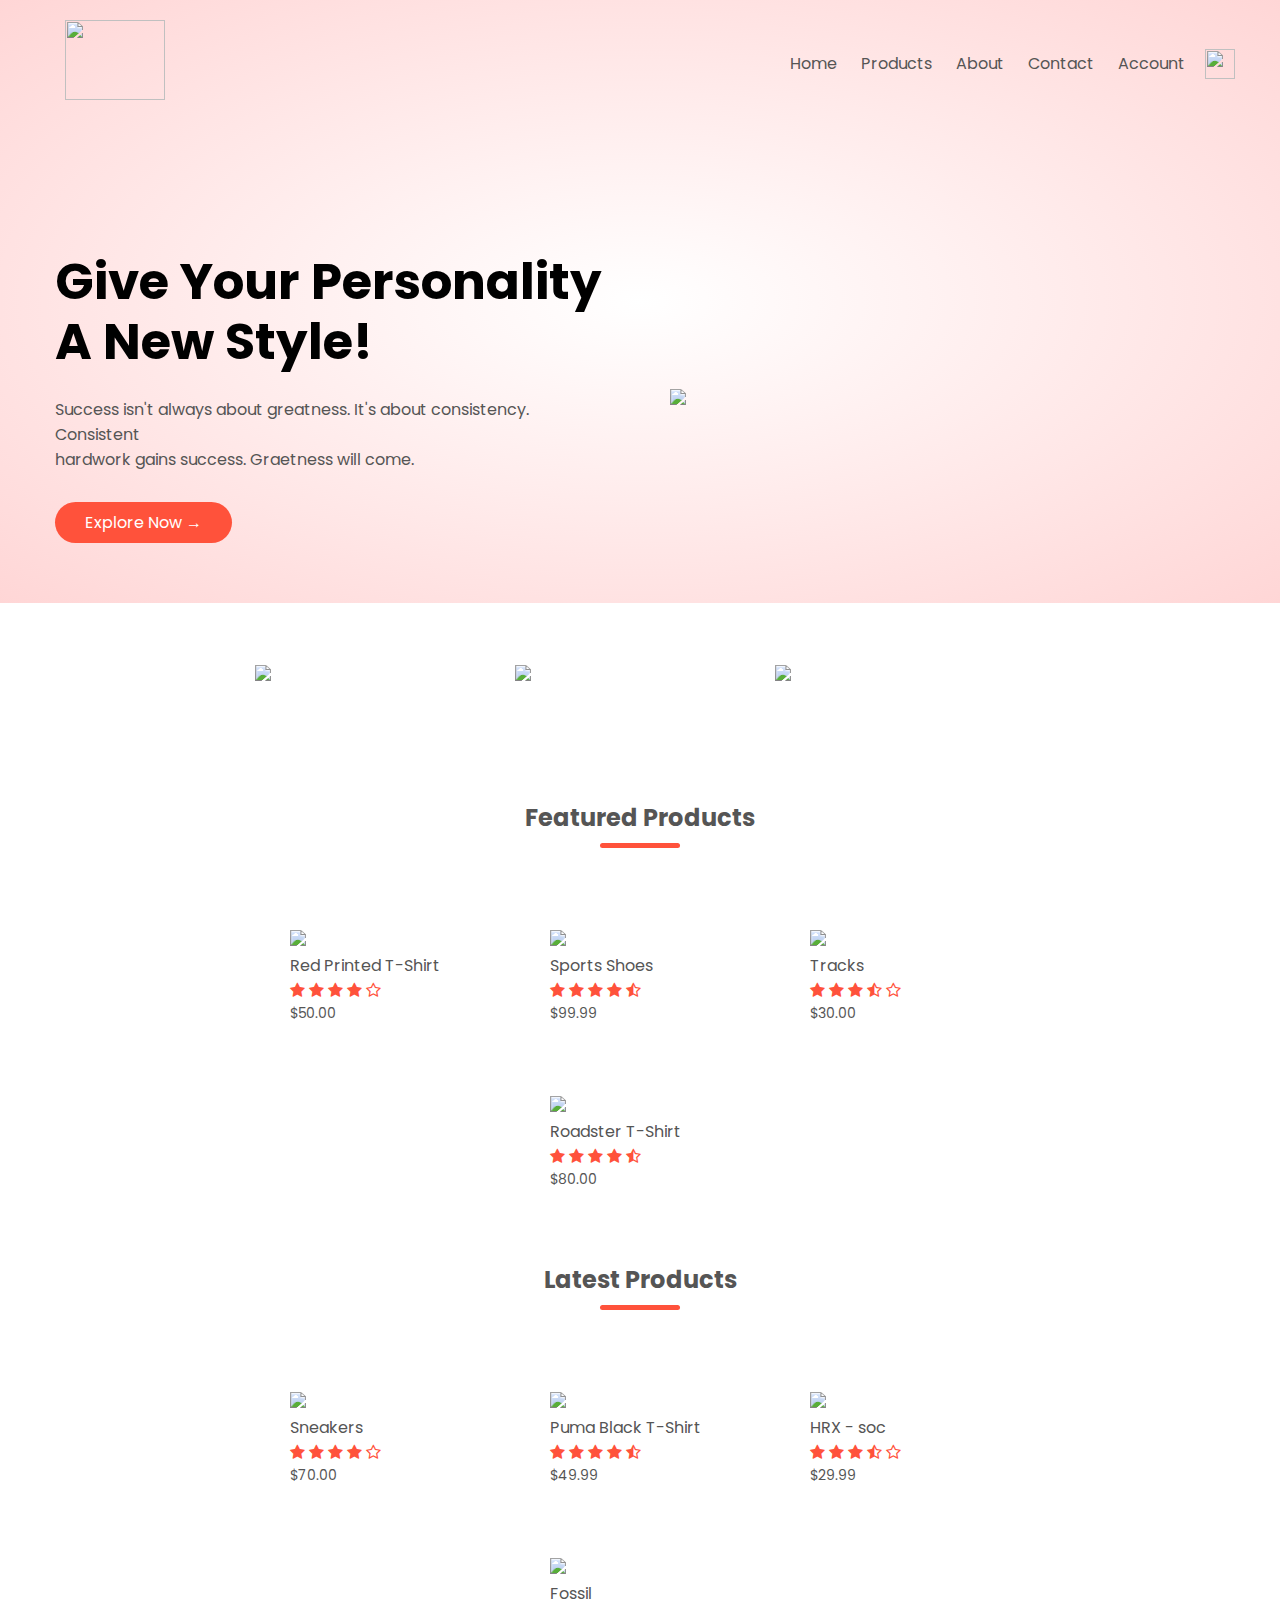
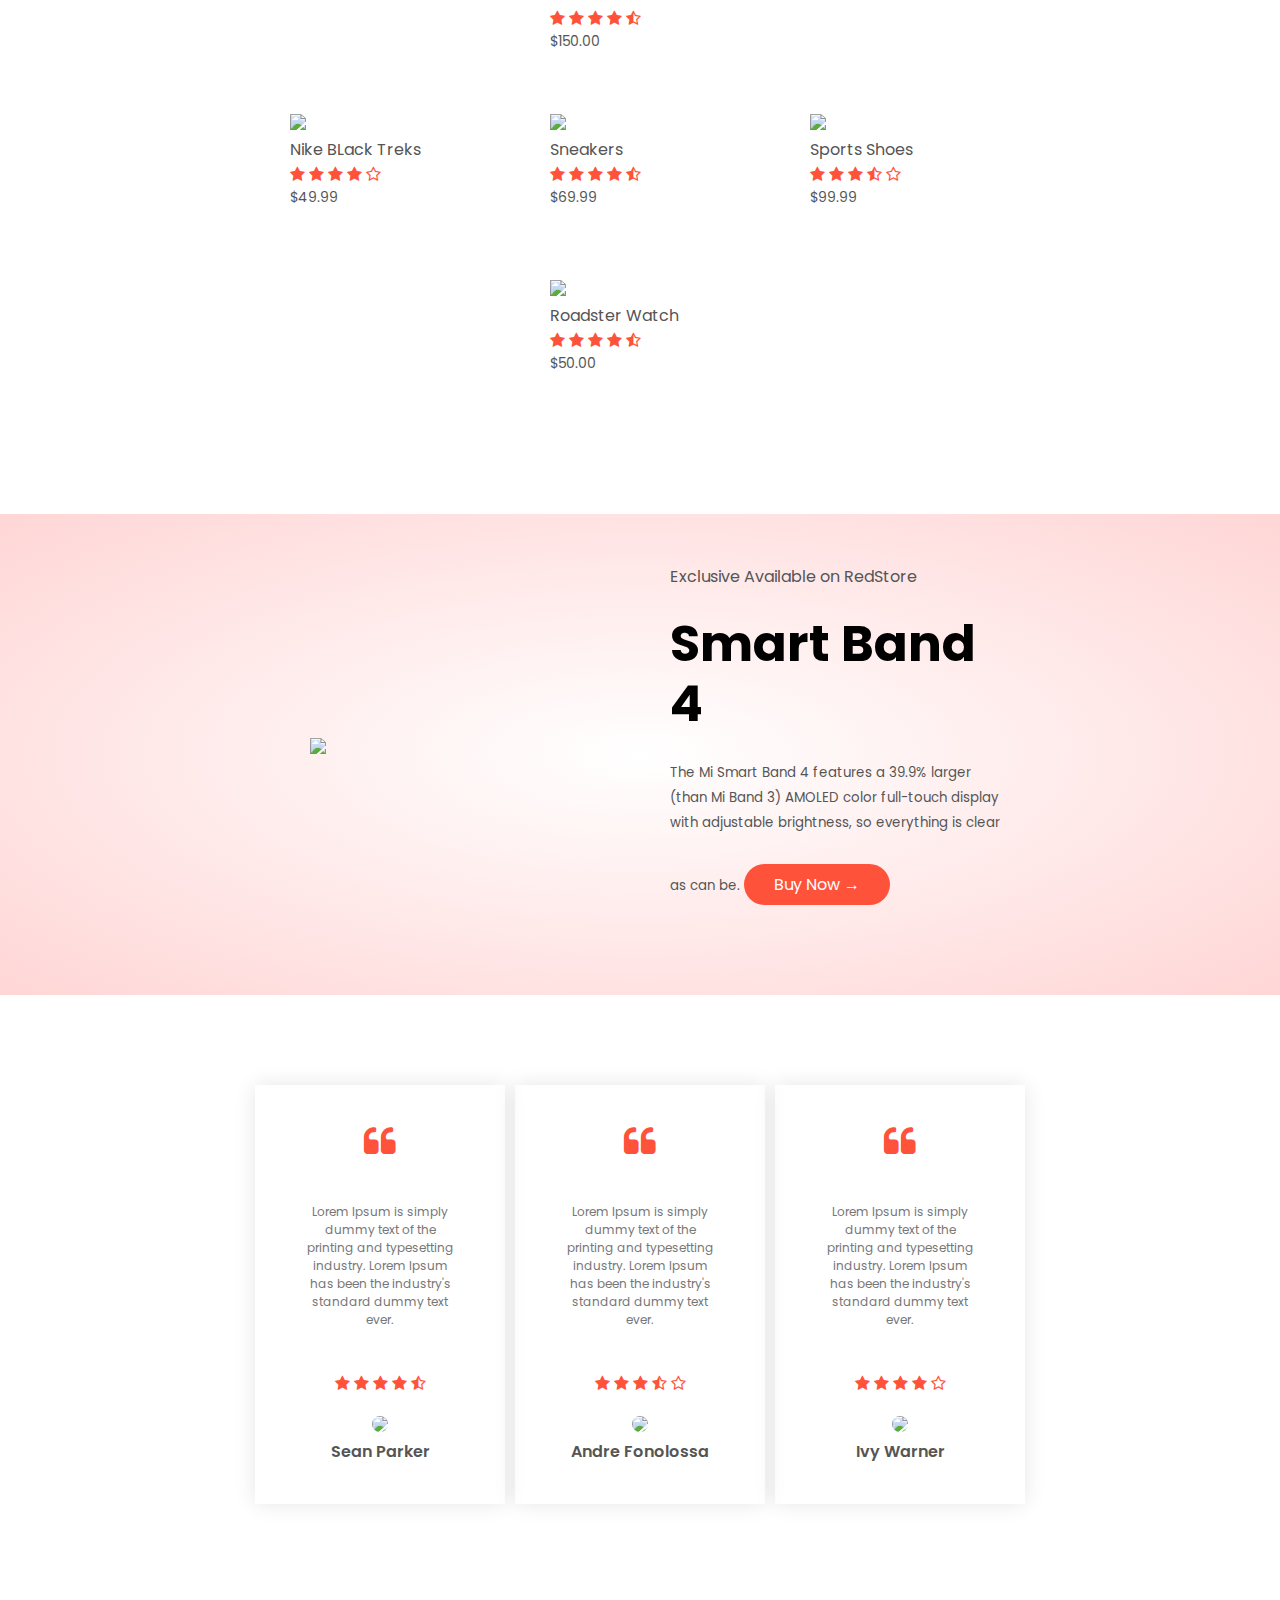
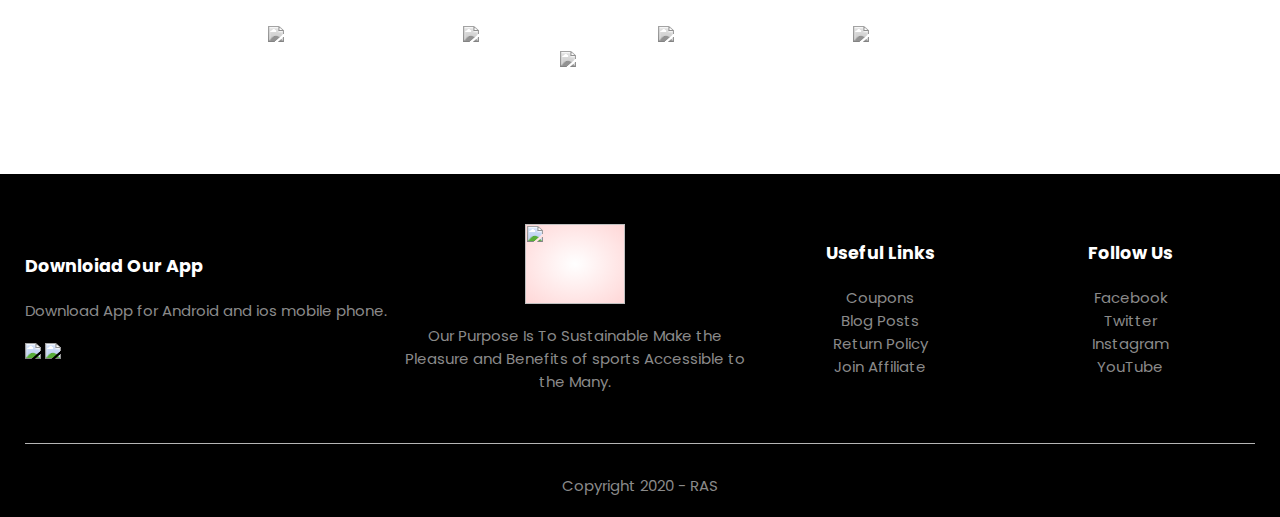
==== commit 1d01d6ad: "Merge pull request #2 from Atharv934/Updated" ====
--- a/index.html
+++ b/index.html
@@ -1,307 +1,374 @@
-<!DOCTYPE html>
-<html>
-
-<head>
-    <meta charset='utf-8'>
-    <meta http-equiv='X-UA-Compatible' content='IE=edge'>
-    <title>RAS Store</title>
-    <meta name='viewport' content='width=device-width, initial-scale=1'>
-    <link rel='stylesheet' type='text/css' media='screen' href='style.css'>
-    <script src='main.js'></script>
-    <link href="https://fonts.googleapis.com/css2?family=Poppins:ital,wght@0,400;0,700;0,800;1,200;1,300&display=swap"
-        rel="stylesheet">
-    <link rel="stylesheet" href="https://stackpath.bootstrapcdn.com/font-awesome/4.7.0/css/font-awesome.min.css">
-</head>
-
-<body>
-    <div class="header">
-        <div class="container">
-            <div class="navbar">
-                <div class="logo">
-                    <img src="assets/images/1.png" width="80px">
-                </div>
-                <nav>
-                    <ul>
-                        <li><a href="">Home</a></li>
-                        <li><a href="Product.html">Products</a></li>
-                        <li><a href="">Contact</a></li>
-                        <li><a href="">Account</a></li>
-                    </ul>
-                </nav>
-                <img src="assets/images/cart.png" width="30px" height="30px">
-            </div>
-            <div class="row">
-                <div class="col2">
-                    <h1>We provide you the style<br> you deserve</h1>
-                    <p>hahhsidifhsidfhidi</p>
-                    <a href="" class="btn">Explore Now &#9735;</a>
-                </div>
-                <div class="col2">
-                    <img src="assets/images/4.png">
-                </div>
-            </div>
-        </div>
-    </div>
-    <!-----------featured categories----------->
-    <div class="categories">
-        <div class="small container">
-            <div class="row">
-                <div class="col3">
-                    <img src="assets/images/drive/category-1.jpg">
-                </div>
-                <div class="col3">
-                    <img src="assets/images/drive/category-2.jpg">
-                </div>
-                <div class="col3">
-                    <img src="assets/images/drive/category-3.jpg">
-                </div>
-            </div>
-        </div>
-    </div>
-    <!-----------featured products----------->
-    <div class="small container">
-        <h2 class="title">Featured Products</h2>
-        <div class="row">
-            <div class="col4">
-                <img src="assets/images/drive/product-1.jpg">
-                <h4>Red Tshirt</h4>
-                <div class="rating">
-                    <i class="fa fa-star"></i>
-                    <i class="fa fa-star"></i>
-                    <i class="fa fa-star"></i>
-                    <i class="fa fa-star"></i>
-                    <i class="fa fa-star-o"></i>
-                </div>
-                <p>$35.00</p>
-            </div>
-            <div class="col4">
-                <img src="assets/images/drive/product-2.jpg">
-                <h4>Shoes</h4>
-                <div class="rating">
-                    <i class="fa fa-star"></i>
-                    <i class="fa fa-star"></i>
-                    <i class="fa fa-star"></i>
-                    <i class="fa fa-star"></i>
-                    <i class="fa fa-star-o"></i>
-                </div>
-                <p>$50.00</p>
-            </div>
-            <div class="col4">
-                <img src="assets/images/drive/product-3.jpg">
-                <h4>Joggers</h4>
-                <div class="rating">
-                    <i class="fa fa-star"></i>
-                    <i class="fa fa-star"></i>
-                    <i class="fa fa-star"></i>
-                    <i class="fa fa-star"></i>
-                    <i class="fa fa-star-half-o"></i>
-                </div>
-                <p>$30.00</p>
-            </div>
-            <div class="col4">
-                <img src="assets/images/drive/product-4.jpg">
-                <h4>Blue tshirt</h4>
-                <div class="rating">
-                    <i class="fa fa-star"></i>
-                    <i class="fa fa-star"></i>
-                    <i class="fa fa-star"></i>
-                    <i class="fa fa-star"></i>
-                    <i class="fa fa-star-o"></i>
-                </div>
-                <p>$35.00</p>
-            </div>
-        </div>
-        <h2 class="title">Latest Products</h2>
-        <div class="row">
-            <div class="col4">
-                <img src="assets/images/drive/product-5.jpg">
-                <h4>Red Tshirt</h4>
-                <div class="rating">
-                    <i class="fa fa-star"></i>
-                    <i class="fa fa-star"></i>
-                    <i class="fa fa-star"></i>
-                    <i class="fa fa-star"></i>
-                    <i class="fa fa-star-o"></i>
-                </div>
-                <p>$35.00</p>
-            </div>
-            <div class="col4">
-                <img src="assets/images/drive/product-6.jpg">
-                <h4>Shoes</h4>
-                <div class="rating">
-                    <i class="fa fa-star"></i>
-                    <i class="fa fa-star"></i>
-                    <i class="fa fa-star"></i>
-                    <i class="fa fa-star"></i>
-                    <i class="fa fa-star-o"></i>
-                </div>
-                <p>$50.00</p>
-            </div>
-            <div class="col4">
-                <img src="assets/images/drive/product-7.jpg">
-                <h4>Joggers</h4>
-                <div class="rating">
-                    <i class="fa fa-star"></i>
-                    <i class="fa fa-star"></i>
-                    <i class="fa fa-star"></i>
-                    <i class="fa fa-star"></i>
-                    <i class="fa fa-star-half-o"></i>
-                </div>
-                <p>$30.00</p>
-            </div>
-            <div class="col4">
-                <img src="assets/images/drive/product-8.jpg">
-                <h4>Blue tshirt</h4>
-                <div class="rating">
-                    <i class="fa fa-star"></i>
-                    <i class="fa fa-star"></i>
-                    <i class="fa fa-star"></i>
-                    <i class="fa fa-star"></i>
-                    <i class="fa fa-star-o"></i>
-                </div>
-                <p>$35.00</p>
-            </div>
-        </div>
-    </div>
-    <!-------offer--------->
-    <div class="offer">
-        <div class="small-container">
-            <div class="row">
-                <div class="col2">
-                    <img src="assets/images/drive/exclusive.png" class="offer-img">
-                </div>
-                <div class="col2">
-                    <p>exclusive</p>
-                    <h1>SMart Band</h1>
-                    <small>ajadjsabdajbajbsdjbaabdjsbajbsjdbjasbdjaljbadjfdhsdhjdhjshjdshldshsdflh</small>
-                    <a href="" class="btn">Buy Now &#9735; </a>
-                </div>
-            </div>
-        </div>
-    </div>
-
-
-
-    <!---------testimonial------>
-    <div class="testimonial">
-        <div class="smallcontainer">
-            <div class="row">
-                <div class="col3">
-                    <i class="fa fa-quote-left"></i>
-                    <p>Lorem ipsum dolor sit amet consectetur adipisicing elit.
-                        Corrupti ab necessitatibus expedita voluptatem nobis natus
-                        dolor quidem non est eius cupiditate delectus, quibusdam sapiente recusandae ipsum illo? In,
-                        esse corporis!</p>
-                    <div class="rating">
-                        <i class="fa fa-star"></i>
-                        <i class="fa fa-star"></i>
-                        <i class="fa fa-star"></i>
-                        <i class="fa fa-star"></i>
-                        <i class="fa fa-star-o"></i>
-                    </div>
-                    <img src="assets/images/drive/user-1.png">
-                    <h3>Sean</h3>
-                </div>
-                <div class="col3">
-                    <i class="fa fa-quote-left"></i>
-                    <p>Lorem ipsum dolor sit amet consectetur adipisicing elit.
-                        Corrupti ab necessitatibus expedita voluptatem nobis natus
-                        dolor quidem non est eius cupiditate delectus, quibusdam sapiente recusandae ipsum illo? In,
-                        esse corporis!</p>
-                    <div class="rating">
-                        <i class="fa fa-star"></i>
-                        <i class="fa fa-star"></i>
-                        <i class="fa fa-star"></i>
-                        <i class="fa fa-star"></i>
-                        <i class="fa fa-star-o"></i>
-                    </div>
-                    <img src="assets/images/drive/user-2.png">
-                    <h3>Peal</h3>
-                </div>
-                <div class="col3">
-                    <i class="fa fa-quote-left"></i>
-                    <p>Lorem ipsum dolor sit amet consectetur adipisicing elit.
-                        Corrupti ab necessitatibus expedita voluptatem nobis natus
-                        dolor quidem non est eius cupiditate delectus, quibusdam sapiente recusandae ipsum illo? In,
-                        esse corporis!</p>
-                    <div class="rating">
-                        <i class="fa fa-star"></i>
-                        <i class="fa fa-star"></i>
-                        <i class="fa fa-star"></i>
-                        <i class="fa fa-star"></i>
-                        <i class="fa fa-star-o"></i>
-                    </div>
-                    <img src="assets/images/drive/user-3.png">
-                    <h3>Seal</h3>
-                </div>
-            </div>
-        </div>
-    </div>
-    <!----------------brands----->
-    <div class="brands">
-        <div class="smallcontainer">
-            <div class="row">
-                <div class="col5">
-                    <img src="assets/images/drive/logo-godrej.png">
-                </div>
-                <div class="col5">
-                    <img src="assets/images/drive/logo-coca-cola.png">
-                </div>
-                <div class="col5">
-                    <img src="assets/images/drive/logo-oppo.png">
-                </div>
-                <div class="col5">
-                    <img src="assets/images/drive/logo-paypal.png">
-                </div>
-                <div class="col5">
-                    <img src="assets/images/drive/logo-white.png">
-                </div>
-                <div class="col5">
-                    <img src="assets/images/drive/logo-philips.png">
-                </div>
-            </div>
-        </div>
-    </div>
-    <!-----------footer---------->
-    <div class="footer">
-        <div class="cointainer">
-            <div class="row">
-                <div class="footer-col1">
-                    <h3>Download our app</h3>
-                    <p>Download App for Andriod and Ios mobile Phone</p>
-                    <div class="applogo">
-                        <img src="assets/images/drive/play-store.png">
-                        <img src="assets/images/drive/app-store.png">
-                    </div>
-                </div>
-                <div class="footer-col2">
-                    <img src="assets/images/drive/logo-white.png" alt="">
-                    <p>Our purpose is sustainabesjadfjadfbjbfjlsbdbsljfbsdjb</p>
-                </div>
-                <div class="footer-col3">
-                    <h3>Useful Links</h3>
-                    <ul>
-                        <li>Coupons</li>
-                        <li>Blog Posts</li>
-                        <li>Return Policy</li>
-                        <li>Join Affiliate</li>
-                    </ul>
-                </div>
-                <div class="footer-col4">
-                    <h3>Useful Links</h3>
-                    <ul>
-                        <li>Facebook</li>
-                        <li>Twitter</li>
-                        <li>Telegram</li>
-                        <li>Instagram</li>
-                    </ul>
-                </div>
-            </div>
-            <hr>
-            <p class="copyright">Copyright 2020 - RAS Production</p>
-        </div>
-    </div>
-
-</body>
-
-</html>+<!DOCTYPE html>
+<html>
+<head>
+	<title>RAS | Ecommerce Website </title>
+	<link rel="stylesheet" type="text/css" href="style.css">
+	<link href="https://fonts.googleapis.com/css2?family=Poppins:wght@200;400;500;600;700&display=swap" rel="stylesheet">
+	<link rel="stylesheet" type="text/css" href="https://stackpath.bootstrapcdn.com/font-awesome/4.7.0/css/font-awesome.min.css">
+
+	<meta name="viewport" content="width=device-width , initial scale=1.0">
+	<meta charset="utf-8">
+
+	
+</head>
+<body>
+
+	<div class="header">
+		
+	<div class="container">
+		<div class="navbar">
+		<div class="logo">
+			<img src="images/1.png" width="125px">
+		</div>
+		<nav>
+			<ul id="MenuItems">
+				<li><a href="index.html">Home</a></li>
+				<li><a href="products.html">Products</a></li>
+				<li><a href="">About</a></li>
+				<li><a href="">Contact</a></li>
+				<li><a href="">Account</a></li>
+			</ul>
+		</nav>
+		<img src="images/cart.png" width="30px" height="30px">
+		<img src="images/menu.png" class="menu-icon" onclick="menutoggle()">
+		</div>	
+		<div class="row">
+			<div class="col-2">
+				<h1>Give Your Personality <br>A New Style!</h1>
+				<p>Success isn't always about greatness. It's about consistency. Consistent <br> hardwork gains success. Graetness will come.</p>
+				<a href="" class="btn">Explore Now &#8594</a>
+			</div>
+			<div class="col-2">
+				<img src="images/4.png">
+			</div>
+		</div>
+	</div>
+	</div>
+
+
+	<div class="categories">
+		<div class="small-container">
+
+			<div class="row">
+				<div class="col-3">
+					<img src="images/category-1.jpg">
+				</div>
+				<div class="col-3">
+					<img src="images/category-2.jpg">
+				</div>
+				<div class="col-3">
+					<img src="images/category-3.jpg">
+				</div>
+				
+			</div>			
+		</div>
+		
+	</div>
+
+<!------------Featured categories---------------->
+	
+	<div class="small-container">
+		<h2 class="title">Featured Products</h2>
+		<div class="row">
+			<div class="col-4">
+				<img src="images/product-1.jpg">
+				<h4>Red Printed T-Shirt</h4>
+				<div class="rating">
+					<i class="fa fa-star"></i>
+					<i class="fa fa-star"></i>
+					<i class="fa fa-star"></i>
+					<i class="fa fa-star"></i>
+					<i class="fa fa-star-o"></i>
+				</div>
+				<p>$50.00</p>
+			</div>
+			<div class="col-4">
+				<img src="images/product-2.jpg">
+				<h4>Sports Shoes</h4>
+				<div class="rating">
+					<i class="fa fa-star"></i>
+					<i class="fa fa-star"></i>
+					<i class="fa fa-star"></i>
+					<i class="fa fa-star"></i>
+					<i class="fa fa-star-half-o"></i>
+				</div>
+				<p>$99.99</p>
+			</div>
+			<div class="col-4">
+				<img src="images/product-3.jpg">
+				<h4>Tracks</h4>
+				<div class="rating">
+					<i class="fa fa-star"></i>
+					<i class="fa fa-star"></i>
+					<i class="fa fa-star"></i>
+					<i class="fa fa-star-half-o"></i>
+					<i class="fa fa-star-o"></i>
+				</div>
+				<p>$30.00</p></div>
+			<div class="col-4">
+				<img src="images/product-4.jpg">
+				<h4>Roadster T-Shirt</h4>
+				<div class="rating">
+					<i class="fa fa-star"></i>
+					<i class="fa fa-star"></i>
+					<i class="fa fa-star"></i>
+					<i class="fa fa-star"></i>
+					<i class="fa fa-star-half-o"></i>
+				</div>
+				<p>$80.00</p>
+			</div>
+		</div>
+<!----------------------Latest Products-------------------------------->
+
+		<h2 class="title">Latest Products</h2>
+		<div class="row">
+			<div class="col-4">
+				<img src="images/product-5.jpg">
+				<h4>Sneakers</h4>
+				<div class="rating">
+					<i class="fa fa-star"></i>
+					<i class="fa fa-star"></i>
+					<i class="fa fa-star"></i>
+					<i class="fa fa-star"></i>
+					<i class="fa fa-star-o"></i>
+				</div>
+				<p>$70.00</p>
+			</div>
+			<div class="col-4">
+				<img src="images/product-6.jpg">
+				<h4>Puma Black T-Shirt</h4>
+				<div class="rating">
+					<i class="fa fa-star"></i>
+					<i class="fa fa-star"></i>
+					<i class="fa fa-star"></i>
+					<i class="fa fa-star"></i>
+					<i class="fa fa-star-half-o"></i>
+				</div>
+				<p>$49.99</p>
+			</div>
+			<div class="col-4">
+				<img src="images/product-7.jpg">
+				<h4>HRX - soc</h4>
+				<div class="rating">
+					<i class="fa fa-star"></i>
+					<i class="fa fa-star"></i>
+					<i class="fa fa-star"></i>
+					<i class="fa fa-star-half-o"></i>
+					<i class="fa fa-star-o"></i>
+				</div>
+				<p>$29.99</p></div>
+			<div class="col-4">
+				<img src="images/product-8.jpg">
+				<h4>Fossil</h4>
+				<div class="rating">
+					<i class="fa fa-star"></i>
+					<i class="fa fa-star"></i>
+					<i class="fa fa-star"></i>
+					<i class="fa fa-star"></i>
+					<i class="fa fa-star-half-o"></i>
+				</div>
+				<p>$150.00</p>
+			</div>
+		</div>
+		<div class="row">
+			<div class="col-4">
+				<img src="images/product-12.jpg">
+				<h4>Nike BLack Treks</h4>
+				<div class="rating">
+					<i class="fa fa-star"></i>
+					<i class="fa fa-star"></i>
+					<i class="fa fa-star"></i>
+					<i class="fa fa-star"></i>
+					<i class="fa fa-star-o"></i>
+				</div>
+				<p>$49.99</p>
+			</div>
+			<div class="col-4">
+				<img src="images/product-11.jpg">
+				<h4>Sneakers</h4>
+				<div class="rating">
+					<i class="fa fa-star"></i>
+					<i class="fa fa-star"></i>
+					<i class="fa fa-star"></i>
+					<i class="fa fa-star"></i>
+					<i class="fa fa-star-half-o"></i>
+				</div>
+				<p>$69.99</p>
+			</div>
+			<div class="col-4">
+				<img src="images/product-10.jpg">
+				<h4>Sports Shoes</h4>
+				<div class="rating">
+					<i class="fa fa-star"></i>
+					<i class="fa fa-star"></i>
+					<i class="fa fa-star"></i>
+					<i class="fa fa-star-half-o"></i>
+					<i class="fa fa-star-o"></i>
+				</div>
+				<p>$99.99</p></div>
+			<div class="col-4">
+				<img src="images/product-9.jpg">
+				<h4>Roadster Watch</h4>
+				<div class="rating">
+					<i class="fa fa-star"></i>
+					<i class="fa fa-star"></i>
+					<i class="fa fa-star"></i>
+					<i class="fa fa-star"></i>
+					<i class="fa fa-star-half-o"></i>
+				</div>
+				<p>$50.00</p>
+			</div>
+		</div>
+
+	</div>
+	
+<!---------OFFer Section----------------->
+
+	<div class="offer">
+		<div class="small-container">
+			<div class="row">
+				<div class="col-2">
+					<img src="images/exclusive.png" class="offer-img">
+				</div>
+				<div class="col-2">
+					<p>Exclusive Available on RedStore</p>
+					<h1>Smart Band 4</h1>
+					<small>The Mi Smart Band 4 features a 39.9% larger (than Mi Band 3) AMOLED color full-touch display with adjustable brightness, so everything is clear as can be.</small>
+					<a href="" class="btn">Buy Now &#8594</a>
+				</div>
+			</div>
+		</div>
+	</div>
+
+<!--------------testimonial------------>
+
+	<div class="testimonial">
+		<div class="small-container">
+			<div class="row">
+				<div class="col-3">
+					<i class="fa fa-quote-left"></i>
+					<p>Lorem Ipsum is simply dummy text of the printing and typesetting industry. Lorem Ipsum has been the industry's standard dummy text ever.</p>
+					<div class="rating">
+						<i class="fa fa-star"></i>
+						<i class="fa fa-star"></i>
+						<i class="fa fa-star"></i>
+						<i class="fa fa-star"></i>
+						<i class="fa fa-star-half-o"></i>
+					</div> 
+					<img src="images/user-1.png">
+					<h3>Sean Parker</h3>
+				</div>
+				<div class="col-3">
+					<i class="fa fa-quote-left"></i>
+					<p>Lorem Ipsum is simply dummy text of the printing and typesetting industry. Lorem Ipsum has been the industry's standard dummy text ever.</p>
+					<div class="rating">
+						<i class="fa fa-star"></i>
+						<i class="fa fa-star"></i>
+						<i class="fa fa-star"></i>
+						<i class="fa fa-star-half-o"></i>
+						<i class="fa fa-star-o"></i>
+					</div> 
+					<img src="images/user-2.png">
+					<h3>Andre Fonolossa</h3>
+				</div>
+				<div class="col-3">
+					<i class="fa fa-quote-left"></i>
+					<p>Lorem Ipsum is simply dummy text of the printing and typesetting industry. 
+					Lorem Ipsum has been the industry's standard dummy text ever.</p>
+					<div class="rating">
+						<i class="fa fa-star"></i>
+						<i class="fa fa-star"></i>
+						<i class="fa fa-star"></i>
+						<i class="fa fa-star"></i>
+						<i class="fa fa-star-o"></i>
+					</div> 
+					<img src="images/user-3.png">
+					<h3>Ivy Warner</h3>
+				</div>
+			</div>
+		</div>		
+	</div>
+
+<!----------Brands----------->
+
+	<div class="brands">
+		<div class="small-container">
+			<div class="row">
+				<div class="col-5">
+					<img src="images/logo-oppo.png">
+				</div>
+				<div class="col-5">
+					<img src="images/logo-godrej.png">
+				</div>
+				<div class="col-5">
+					<img src="images/logo-coca-cola.png">
+				</div>
+				<div class="col-5">
+					<img src="images/logo-paypal.png">
+				</div>
+				<div class="col-5">
+					<img src="images/logo-philips.png">
+				</div>
+			</div>
+		</div>
+	</div>
+
+<!----------Footer----------->
+	
+	<div class="footer">
+		<div class="container">
+			<div class="row">
+				<div class="footer-col-1">
+					<h3>Downloiad Our App</h3>
+					<p>Download App for Android and ios mobile phone.</p>
+					<div class="app-logo">
+						<img src="images/play-store.png">
+						<img src="images/app-store.png">
+					</div>
+				</div>
+
+				<div class="footer-col-2">
+					<img src="images/1.png">
+					<p>Our Purpose Is To Sustainable Make the Pleasure and Benefits of sports Accessible to the Many. </p>
+				</div>
+
+				<div class="footer-col-3">
+					<h3>Useful Links</h3>
+					<ul>
+						<li>Coupons</li>
+						<li>Blog Posts</li>
+						<li>Return Policy</li>
+						<li>Join Affiliate</li>
+					</ul>
+				</div>				
+				<div class="footer-col-4">
+					<h3>Follow Us</h3>
+					<ul>
+						<li>Facebook</li>
+						<li>Twitter</li>
+						<li>Instagram</li>
+						<li>YouTube</li>
+					</ul>					
+				</div>
+			</div>
+			<hr>
+			<p class="copyright">Copyright 2020 - RAS</p>
+		</div>
+	</div>
+
+
+	<!------------js for toggle menu------------>
+	<script>
+		var MenuItems = document.getElementById("MenuItems");
+		MenuItems.style.maxHeight = "0px";
+
+		function menutoggle(){
+			if(MenuItems.style.maxHeight == "0px"){
+				MenuItems.style.maxHeight = "200px"
+			}else{
+				MenuItems.style.maxHeight = "0px"
+			}
+		}
+	</script>
+</body>
+</html>
